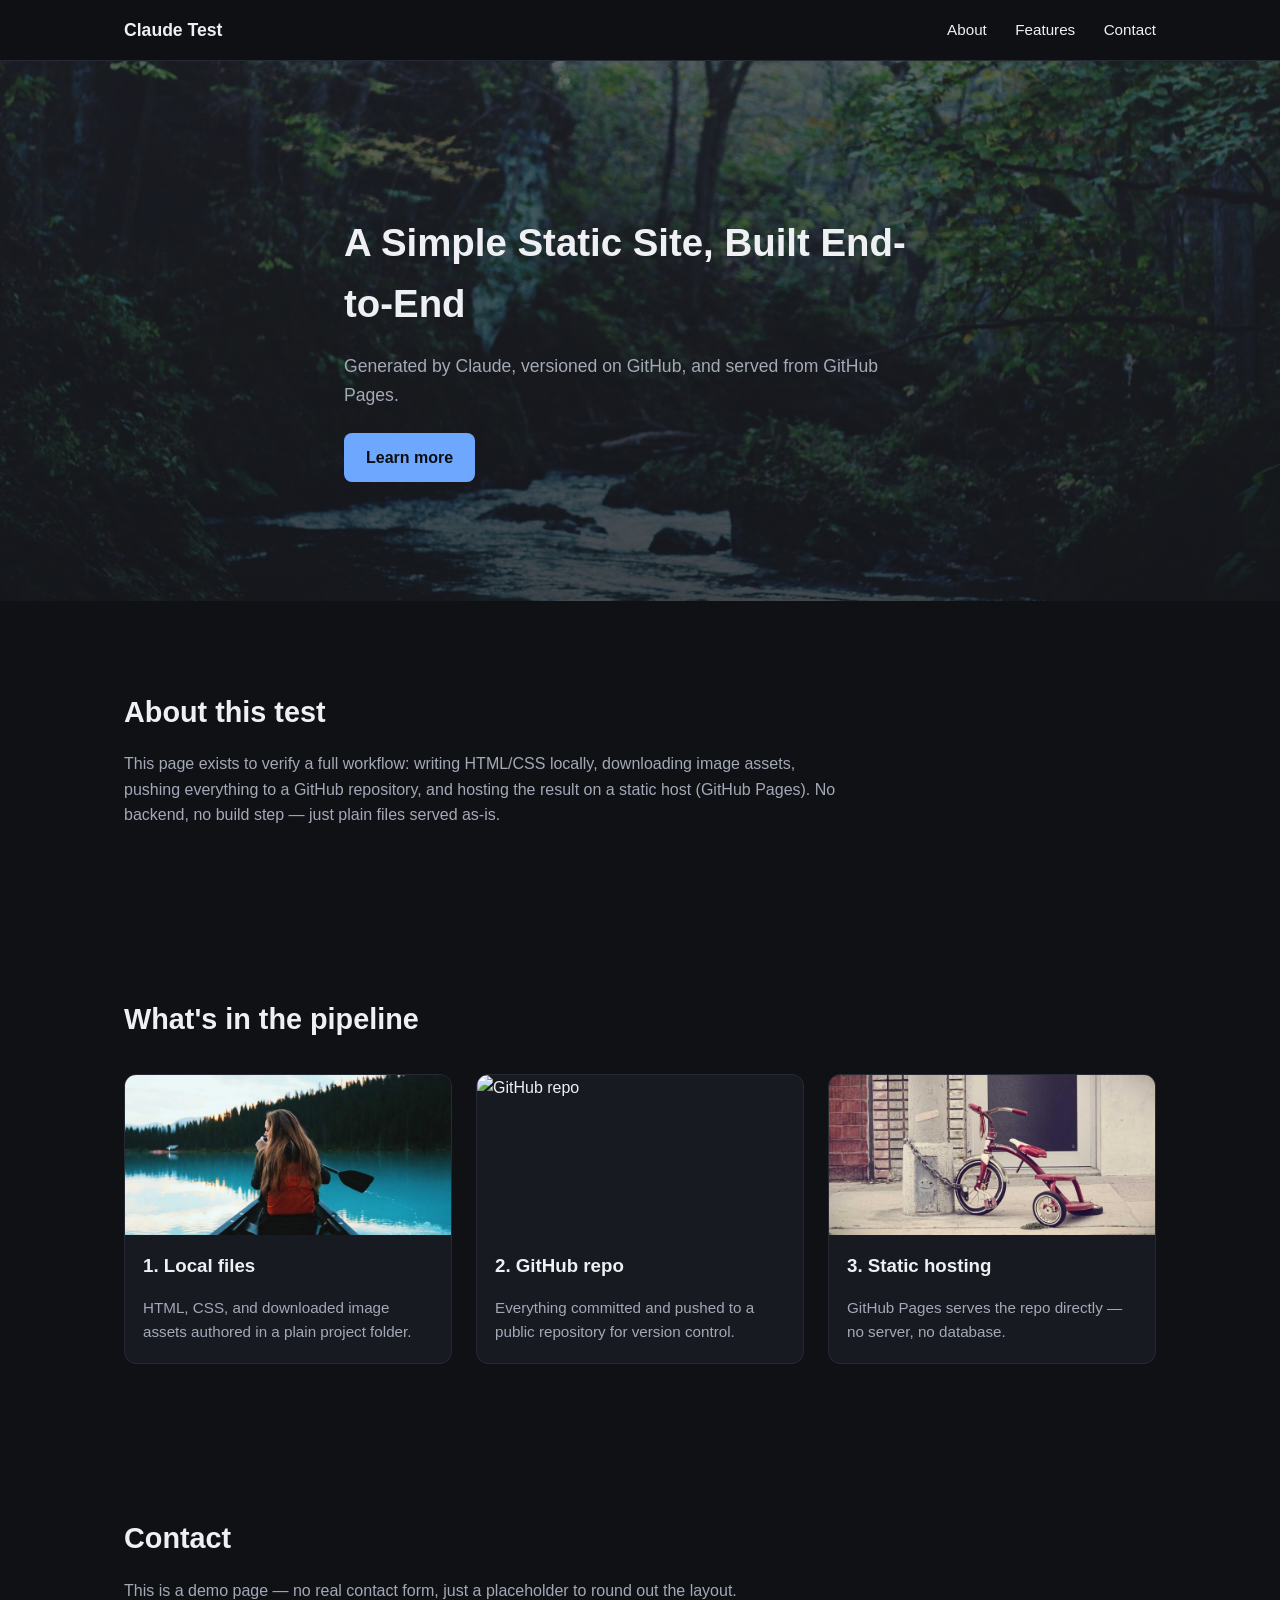
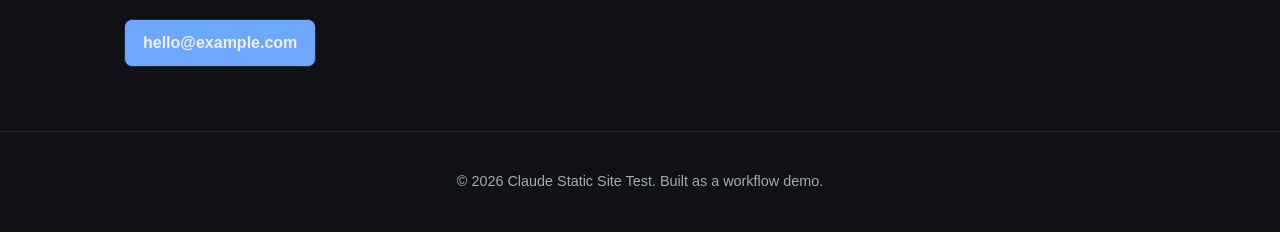
==== index.html @ 036eddc3 "Initial demo static site with placeholder assets" ====
<!DOCTYPE html>
<html lang="en">
<head>
  <meta charset="UTF-8">
  <meta name="viewport" content="width=device-width, initial-scale=1.0">
  <title>Claude Static Site Test</title>
  <link rel="stylesheet" href="styles.css">
</head>
<body>

  <header class="site-header">
    <div class="container header-inner">
      <span class="logo">Claude&nbsp;Test</span>
      <nav>
        <a href="#about">About</a>
        <a href="#features">Features</a>
        <a href="#contact">Contact</a>
      </nav>
    </div>
  </header>

  <section class="hero" style="background-image: linear-gradient(rgba(15,17,21,0.55), rgba(15,17,21,0.75)), url('assets/hero.jpg');">
    <div class="container hero-content">
      <h1>A Simple Static Site, Built End-to-End</h1>
      <p>Generated by Claude, versioned on GitHub, and served from GitHub Pages.</p>
      <a class="btn" href="#about">Learn more</a>
    </div>
  </section>

  <main>
    <section id="about" class="container section">
      <h2>About this test</h2>
      <p>
        This page exists to verify a full workflow: writing HTML/CSS locally,
        downloading image assets, pushing everything to a GitHub repository,
        and hosting the result on a static host (GitHub Pages). No backend,
        no build step &mdash; just plain files served as-is.
      </p>
    </section>

    <section id="features" class="container section">
      <h2>What's in the pipeline</h2>
      <div class="cards">
        <article class="card">
          <img src="assets/feature1.jpg" alt="Local files">
          <h3>1. Local files</h3>
          <p>HTML, CSS, and downloaded image assets authored in a plain project folder.</p>
        </article>
        <article class="card">
          <img src="assets/feature2.jpg" alt="GitHub repo">
          <h3>2. GitHub repo</h3>
          <p>Everything committed and pushed to a public repository for version control.</p>
        </article>
        <article class="card">
          <img src="assets/feature3.jpg" alt="Static hosting">
          <h3>3. Static hosting</h3>
          <p>GitHub Pages serves the repo directly &mdash; no server, no database.</p>
        </article>
      </div>
    </section>

    <section id="contact" class="container section">
      <h2>Contact</h2>
      <p>This is a demo page &mdash; no real contact form, just a placeholder to round out the layout.</p>
      <a class="btn btn-outline" href="mailto:hello@example.com">hello@example.com</a>
    </section>
  </main>

  <footer class="site-footer">
    <div class="container">
      <p>&copy; 2026 Claude Static Site Test. Built as a workflow demo.</p>
    </div>
  </footer>

</body>
</html>
---- styles.css ----
:root {
  --bg: #0f1115;
  --surface: #171a21;
  --text: #eef0f3;
  --muted: #a3a9b7;
  --accent: #6ea8fe;
  --accent-dark: #3f7de0;
  --border: #262a34;
  --max-width: 1080px;
}

* {
  box-sizing: border-box;
}

body {
  margin: 0;
  font-family: -apple-system, BlinkMacSystemFont, "Segoe UI", Roboto, Helvetica, Arial, sans-serif;
  background: var(--bg);
  color: var(--text);
  line-height: 1.6;
}

.container {
  max-width: var(--max-width);
  margin: 0 auto;
  padding: 0 24px;
}

a {
  color: var(--accent);
}

/* Header */
.site-header {
  position: sticky;
  top: 0;
  background: rgba(15, 17, 21, 0.85);
  backdrop-filter: blur(8px);
  border-bottom: 1px solid var(--border);
  z-index: 10;
}

.header-inner {
  display: flex;
  align-items: center;
  justify-content: space-between;
  padding-top: 16px;
  padding-bottom: 16px;
}

.logo {
  font-weight: 700;
  font-size: 1.1rem;
}

.site-header nav a {
  margin-left: 24px;
  text-decoration: none;
  color: var(--text);
  font-size: 0.95rem;
}

.site-header nav a:hover {
  color: var(--accent);
}

/* Hero */
.hero {
  background-size: cover;
  background-position: center;
  min-height: 60vh;
  display: flex;
  align-items: center;
}

.hero-content {
  max-width: 640px;
}

.hero h1 {
  font-size: 2.4rem;
  margin-bottom: 12px;
}

.hero p {
  color: var(--muted);
  font-size: 1.1rem;
  margin-bottom: 24px;
}

.btn {
  display: inline-block;
  background: var(--accent);
  color: #0b0d11;
  font-weight: 600;
  padding: 12px 22px;
  border-radius: 8px;
  text-decoration: none;
}

.btn:hover {
  background: var(--accent-dark);
  color: #fff;
}

.btn-outline {
  display: inline-block;
  border: 1px solid var(--border);
  padding: 10px 18px;
  border-radius: 8px;
  text-decoration: none;
  color: var(--text);
}

.btn-outline:hover {
  border-color: var(--accent);
  color: var(--accent);
}

/* Sections */
.section {
  padding: 64px 24px;
}

.section h2 {
  font-size: 1.8rem;
  margin-bottom: 16px;
}

.section p {
  color: var(--muted);
  max-width: 720px;
}

/* Cards */
.cards {
  display: grid;
  grid-template-columns: repeat(auto-fit, minmax(240px, 1fr));
  gap: 24px;
  margin-top: 32px;
}

.card {
  background: var(--surface);
  border: 1px solid var(--border);
  border-radius: 12px;
  overflow: hidden;
}

.card img {
  width: 100%;
  height: 160px;
  object-fit: cover;
  display: block;
}

.card h3,
.card p {
  padding: 0 18px;
}

.card h3 {
  margin-top: 16px;
  margin-bottom: 8px;
}

.card p {
  color: var(--muted);
  margin-bottom: 18px;
  font-size: 0.95rem;
}

/* Footer */
.site-footer {
  border-top: 1px solid var(--border);
  padding: 24px 0;
  color: var(--muted);
  font-size: 0.9rem;
  text-align: center;
}
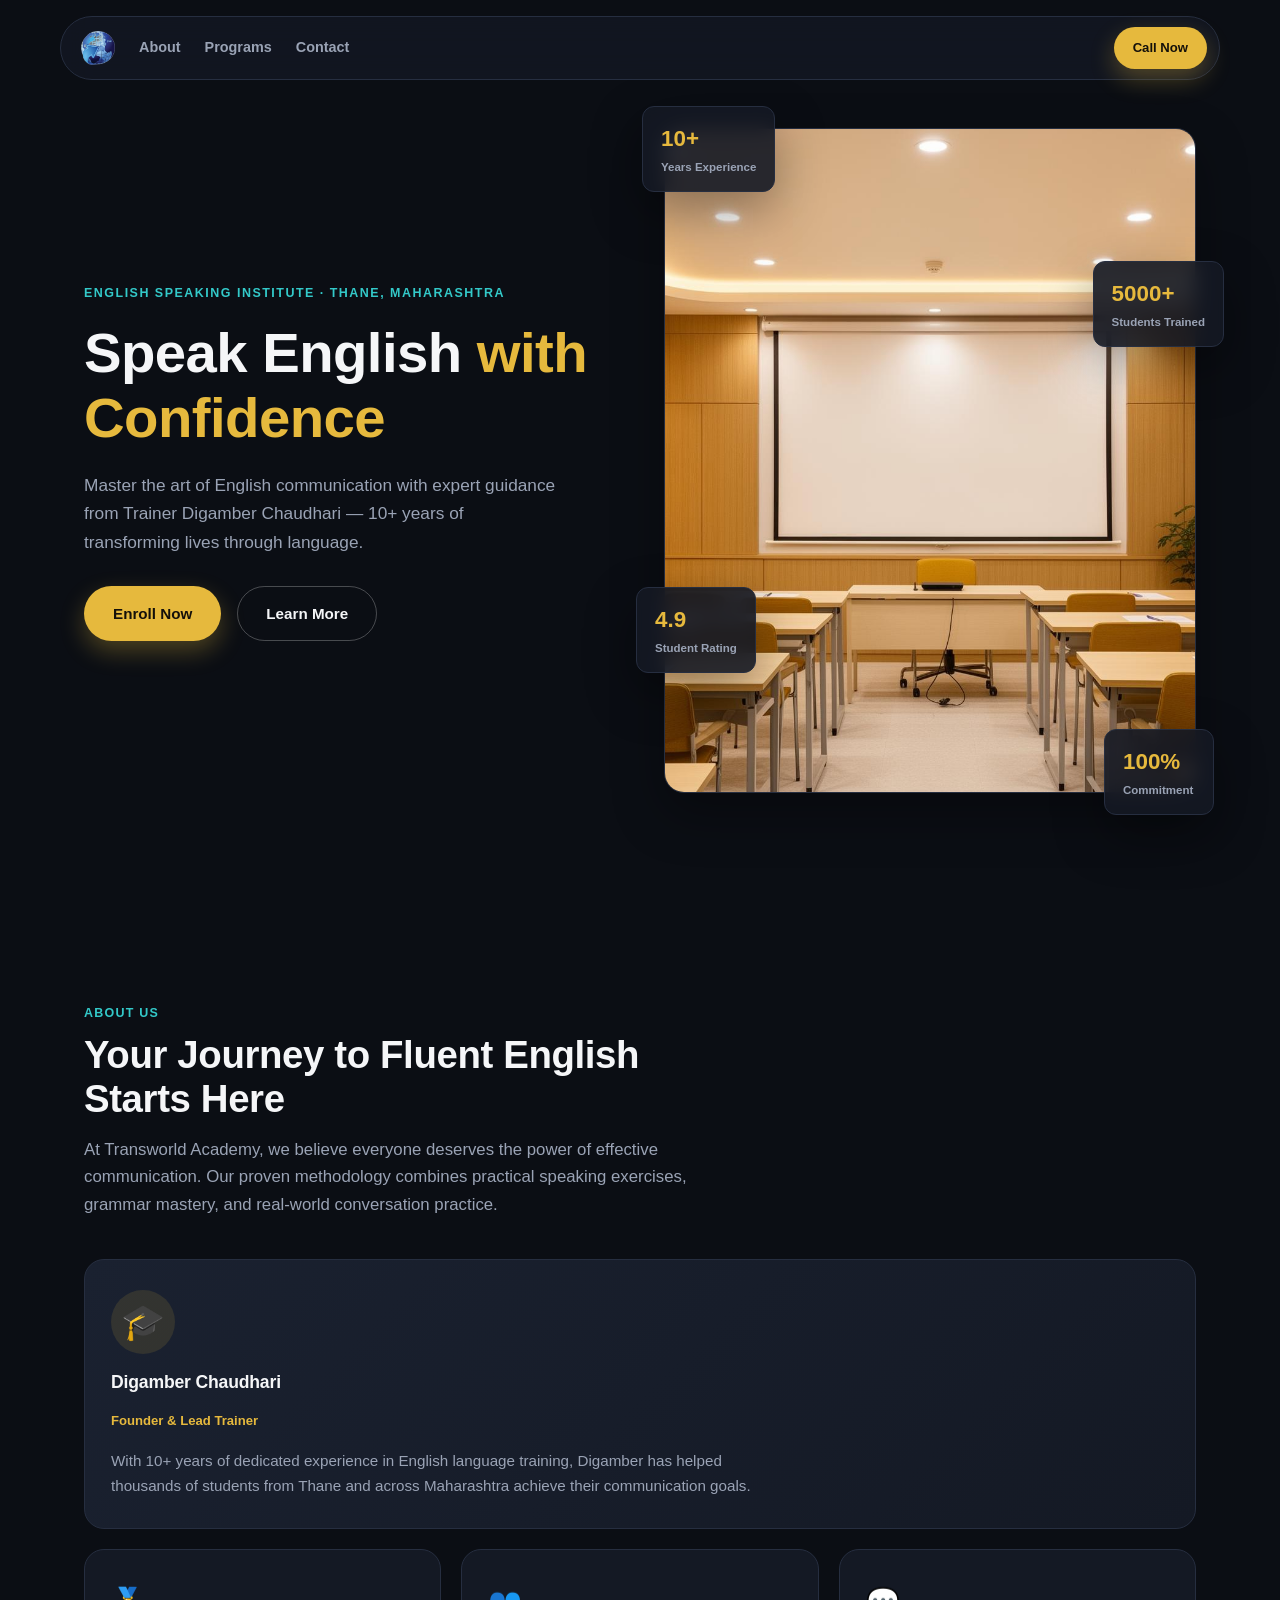
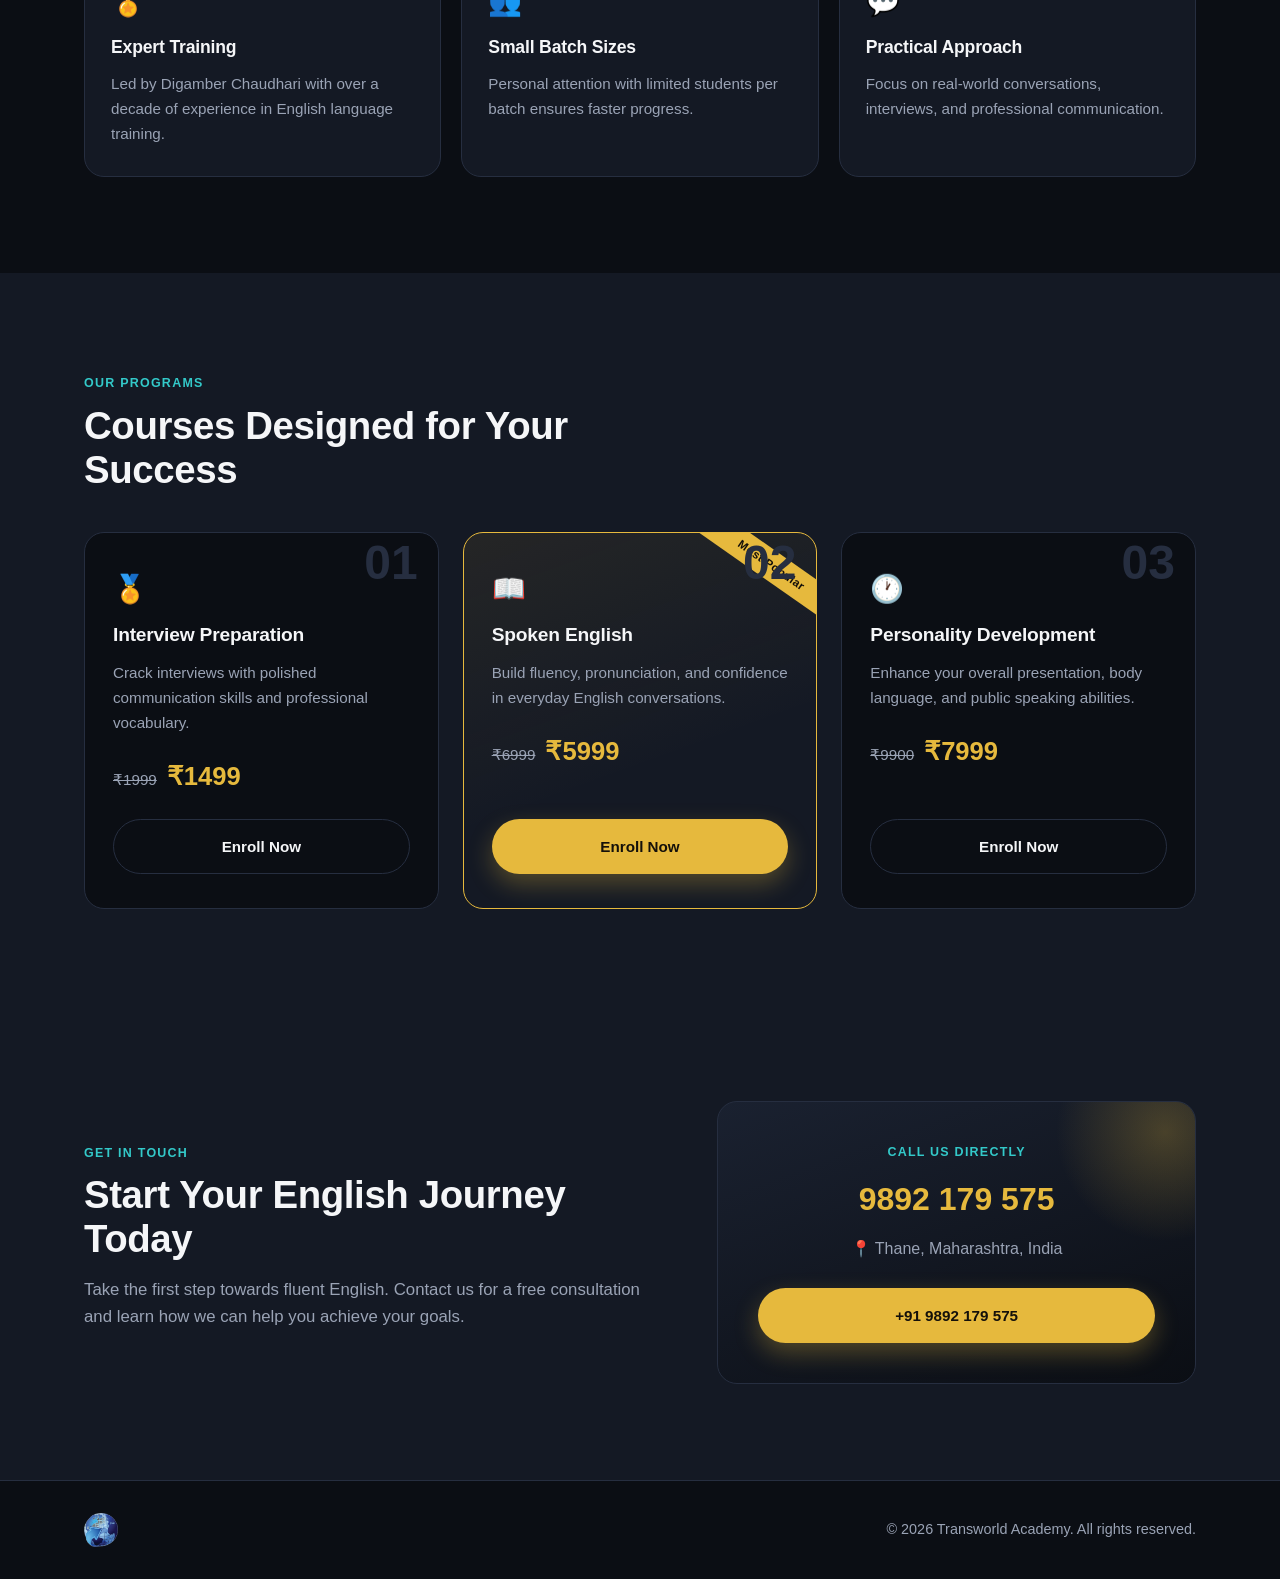
==== commit 4f213bf0: "Replace demo content with Transworld Academy site" ====
--- a/index.html
+++ b/index.html
@@ -1,76 +1,181 @@
 <!DOCTYPE html>
 <html lang="en">
 <head>
-  <meta charset="UTF-8">
-  <meta name="viewport" content="width=device-width, initial-scale=1.0">
-  <title>Claude Static Site Test</title>
-  <link rel="stylesheet" href="styles.css">
+<meta charset="UTF-8">
+<meta name="viewport" content="width=device-width, initial-scale=1.0">
+<title>Transworld Academy — Speak English with Confidence</title>
+<meta name="description" content="Transworld Academy in Thane, Maharashtra — English speaking, interview preparation, and personality development training with Digamber Chaudhari, 10+ years experience.">
+<link rel="icon" href="assets/logo.png">
+<link rel="stylesheet" href="styles.css">
 </head>
 <body>
 
-  <header class="site-header">
-    <div class="container header-inner">
-      <span class="logo">Claude&nbsp;Test</span>
-      <nav>
-        <a href="#about">About</a>
-        <a href="#features">Features</a>
-        <a href="#contact">Contact</a>
-      </nav>
+<header class="site-header" id="top">
+  <div class="nav-pill">
+    <a class="brand" href="#top">
+      <img src="assets/logo.png" alt="Transworld Academy logo">
+    </a>
+    <nav class="main-nav">
+      <a href="#about">About</a>
+      <a href="#programs">Programs</a>
+      <a href="#contact">Contact</a>
+    </nav>
+    <a class="btn btn-primary btn-small" href="tel:+919892179575">Call Now</a>
+    <button class="nav-toggle" id="navToggle" aria-label="Toggle menu" aria-expanded="false">
+      <span></span><span></span><span></span>
+    </button>
+  </div>
+</header>
+
+<section class="hero">
+  <div class="container hero-grid">
+    <div class="hero-copy">
+      <span class="eyebrow">English Speaking Institute · Thane, Maharashtra</span>
+      <h1>Speak English <span class="accent-text">with Confidence</span></h1>
+      <p class="hero-lead">
+        Master the art of English communication with expert guidance from
+        Trainer Digamber Chaudhari — 10+ years of transforming lives through language.
+      </p>
+      <div class="hero-actions">
+        <a class="btn btn-primary" href="tel:+919892179575">Enroll Now</a>
+        <a class="btn btn-outline-light" href="#about">Learn More</a>
+      </div>
     </div>
-  </header>
 
-  <section class="hero" style="background-image: linear-gradient(rgba(15,17,21,0.55), rgba(15,17,21,0.75)), url('assets/hero.jpg');">
-    <div class="container hero-content">
-      <h1>A Simple Static Site, Built End-to-End</h1>
-      <p>Generated by Claude, versioned on GitHub, and served from GitHub Pages.</p>
-      <a class="btn" href="#about">Learn more</a>
+    <div class="hero-visual">
+      <div class="hero-frame">
+        <img src="assets/hero-classroom.jpg" alt="Students in a Transworld Academy classroom">
+      </div>
+      <div class="float-card float-card-1">
+        <span class="float-num">10+</span>
+        <span class="float-label">Years Experience</span>
+      </div>
+      <div class="float-card float-card-2">
+        <span class="float-num">5000+</span>
+        <span class="float-label">Students Trained</span>
+      </div>
+      <div class="float-card float-card-3">
+        <span class="float-num">4.9</span>
+        <span class="float-label">Student Rating</span>
+      </div>
+      <div class="float-card float-card-4">
+        <span class="float-num">100%</span>
+        <span class="float-label">Commitment</span>
+      </div>
+    </div>
+  </div>
+</section>
+
+<main>
+  <section id="about" class="section">
+    <div class="container">
+      <span class="section-tag">About Us</span>
+      <h2>Your Journey to Fluent English Starts Here</h2>
+      <p class="section-lead">
+        At Transworld Academy, we believe everyone deserves the power of effective
+        communication. Our proven methodology combines practical speaking exercises,
+        grammar mastery, and real-world conversation practice.
+      </p>
+
+      <div class="bento">
+        <article class="bento-cell founder-cell">
+          <span class="founder-avatar">🎓</span>
+          <h3>Digamber Chaudhari</h3>
+          <span class="founder-role">Founder &amp; Lead Trainer</span>
+          <p>
+            With 10+ years of dedicated experience in English language training,
+            Digamber has helped thousands of students from Thane and across
+            Maharashtra achieve their communication goals.
+          </p>
+        </article>
+
+        <article class="bento-cell">
+          <span class="card-icon">🏅</span>
+          <h3>Expert Training</h3>
+          <p>Led by Digamber Chaudhari with over a decade of experience in English language training.</p>
+        </article>
+
+        <article class="bento-cell">
+          <span class="card-icon">👥</span>
+          <h3>Small Batch Sizes</h3>
+          <p>Personal attention with limited students per batch ensures faster progress.</p>
+        </article>
+
+        <article class="bento-cell">
+          <span class="card-icon">💬</span>
+          <h3>Practical Approach</h3>
+          <p>Focus on real-world conversations, interviews, and professional communication.</p>
+        </article>
+      </div>
     </div>
   </section>
 
-  <main>
-    <section id="about" class="container section">
-      <h2>About this test</h2>
-      <p>
-        This page exists to verify a full workflow: writing HTML/CSS locally,
-        downloading image assets, pushing everything to a GitHub repository,
-        and hosting the result on a static host (GitHub Pages). No backend,
-        no build step &mdash; just plain files served as-is.
-      </p>
-    </section>
+  <section id="programs" class="section section-alt">
+    <div class="container">
+      <span class="section-tag">Our Programs</span>
+      <h2>Courses Designed for Your Success</h2>
 
-    <section id="features" class="container section">
-      <h2>What's in the pipeline</h2>
-      <div class="cards">
-        <article class="card">
-          <img src="assets/feature1.jpg" alt="Local files">
-          <h3>1. Local files</h3>
-          <p>HTML, CSS, and downloaded image assets authored in a plain project folder.</p>
+      <div class="cards three-up">
+        <article class="program-card">
+          <span class="program-index">01</span>
+          <span class="card-icon">🏅</span>
+          <h3>Interview Preparation</h3>
+          <p>Crack interviews with polished communication skills and professional vocabulary.</p>
+          <div class="price"><span class="price-old">₹1999</span><span class="price-new">₹1499</span></div>
+          <a class="btn btn-outline" href="tel:+919892179575">Enroll Now</a>
         </article>
-        <article class="card">
-          <img src="assets/feature2.jpg" alt="GitHub repo">
-          <h3>2. GitHub repo</h3>
-          <p>Everything committed and pushed to a public repository for version control.</p>
+
+        <article class="program-card featured">
+          <span class="popular-ribbon">Most Popular</span>
+          <span class="program-index">02</span>
+          <span class="card-icon">📖</span>
+          <h3>Spoken English</h3>
+          <p>Build fluency, pronunciation, and confidence in everyday English conversations.</p>
+          <div class="price"><span class="price-old">₹6999</span><span class="price-new">₹5999</span></div>
+          <a class="btn btn-primary" href="tel:+919892179575">Enroll Now</a>
         </article>
-        <article class="card">
-          <img src="assets/feature3.jpg" alt="Static hosting">
-          <h3>3. Static hosting</h3>
-          <p>GitHub Pages serves the repo directly &mdash; no server, no database.</p>
+
+        <article class="program-card">
+          <span class="program-index">03</span>
+          <span class="card-icon">🕐</span>
+          <h3>Personality Development</h3>
+          <p>Enhance your overall presentation, body language, and public speaking abilities.</p>
+          <div class="price"><span class="price-old">₹9900</span><span class="price-new">₹7999</span></div>
+          <a class="btn btn-outline" href="tel:+919892179575">Enroll Now</a>
         </article>
       </div>
-    </section>
+    </div>
+  </section>
 
-    <section id="contact" class="container section">
-      <h2>Contact</h2>
-      <p>This is a demo page &mdash; no real contact form, just a placeholder to round out the layout.</p>
-      <a class="btn btn-outline" href="mailto:hello@example.com">hello@example.com</a>
-    </section>
-  </main>
+  <section id="contact" class="section contact-section">
+    <div class="container contact-inner">
+      <div class="contact-copy">
+        <span class="section-tag">Get In Touch</span>
+        <h2>Start Your English Journey Today</h2>
+        <p class="section-lead">
+          Take the first step towards fluent English. Contact us for a free
+          consultation and learn how we can help you achieve your goals.
+        </p>
+      </div>
+      <div class="contact-cta">
+        <span class="contact-cta-label">Call us directly</span>
+        <a class="contact-phone" href="tel:+919892179575">9892 179 575</a>
+        <p class="contact-location">📍 Thane, Maharashtra, India</p>
+        <a class="btn btn-primary btn-wide" href="tel:+919892179575">+91 9892 179 575</a>
+      </div>
+    </div>
+  </section>
+</main>
 
-  <footer class="site-footer">
-    <div class="container">
-      <p>&copy; 2026 Claude Static Site Test. Built as a workflow demo.</p>
-    </div>
-  </footer>
+<footer class="site-footer">
+  <div class="container footer-inner">
+    <a class="brand" href="#top">
+      <img src="assets/logo.png" alt="Transworld Academy logo">
+    </a>
+    <p>&copy; 2026 Transworld Academy. All rights reserved.</p>
+  </div>
+</footer>
 
+<script src="script.js"></script>
 </body>
 </html>
--- a/styles.css
+++ b/styles.css
@@ -1,16 +1,25 @@
 :root {
-  --bg: #0f1115;
-  --surface: #171a21;
-  --text: #eef0f3;
-  --muted: #a3a9b7;
-  --accent: #6ea8fe;
-  --accent-dark: #3f7de0;
-  --border: #262a34;
-  --max-width: 1080px;
+  --bg: #0b0e14;
+  --surface: #141924;
+  --surface-2: #1a2130;
+  --border: #262e40;
+  --text: #f5f6f8;
+  --muted: #9aa3b5;
+  --gold: #e6b93d;
+  --gold-dark: #c99a22;
+  --teal: #33c9c9;
+  --max-width: 1160px;
+  --radius: 20px;
+  --radius-sm: 12px;
+  --shadow: 0 20px 50px rgba(0, 0, 0, 0.35);
 }
 
 * {
   box-sizing: border-box;
+}
+
+html {
+  scroll-behavior: smooth;
 }
 
 body {
@@ -18,7 +27,7 @@
   font-family: -apple-system, BlinkMacSystemFont, "Segoe UI", Roboto, Helvetica, Arial, sans-serif;
   background: var(--bg);
   color: var(--text);
-  line-height: 1.6;
+  line-height: 1.65;
 }
 
 .container {
@@ -27,155 +36,579 @@
   padding: 0 24px;
 }
 
+h1, h2, h3 {
+  line-height: 1.15;
+  margin: 0 0 14px;
+  letter-spacing: -0.01em;
+}
+
+p {
+  margin: 0 0 16px;
+}
+
 a {
-  color: var(--accent);
+  color: inherit;
+}
+
+img {
+  max-width: 100%;
+  display: block;
+}
+
+.accent-text {
+  color: var(--gold);
+}
+
+/* Buttons */
+.btn {
+  display: inline-flex;
+  align-items: center;
+  justify-content: center;
+  padding: 14px 28px;
+  border-radius: 999px;
+  font-weight: 700;
+  font-size: 0.95rem;
+  text-decoration: none;
+  transition: transform 0.15s ease, box-shadow 0.15s ease, background 0.15s ease, border-color 0.15s ease;
+  border: 1px solid transparent;
+  white-space: nowrap;
+}
+
+.btn-primary {
+  background: var(--gold);
+  color: #14100a;
+  box-shadow: 0 10px 24px rgba(230, 185, 61, 0.3);
+}
+
+.btn-primary:hover {
+  background: var(--gold-dark);
+  transform: translateY(-2px);
+}
+
+.btn-outline-light {
+  background: transparent;
+  color: var(--text);
+  border-color: rgba(255, 255, 255, 0.25);
+}
+
+.btn-outline-light:hover {
+  border-color: var(--gold);
+  color: var(--gold);
+  transform: translateY(-2px);
+}
+
+.btn-outline {
+  background: transparent;
+  color: var(--text);
+  border-color: var(--border);
+}
+
+.btn-outline:hover {
+  border-color: var(--gold);
+  color: var(--gold);
+  transform: translateY(-2px);
+}
+
+.btn-small {
+  padding: 9px 18px;
+  font-size: 0.82rem;
+}
+
+.btn-wide {
+  width: 100%;
 }
 
 /* Header */
 .site-header {
   position: sticky;
-  top: 0;
-  background: rgba(15, 17, 21, 0.85);
-  backdrop-filter: blur(8px);
-  border-bottom: 1px solid var(--border);
-  z-index: 10;
-}
-
-.header-inner {
+  top: 16px;
+  z-index: 30;
+  padding: 0 16px;
+}
+
+.nav-pill {
+  max-width: var(--max-width);
+  margin: 0 auto;
   display: flex;
   align-items: center;
-  justify-content: space-between;
-  padding-top: 16px;
-  padding-bottom: 16px;
-}
-
-.logo {
-  font-weight: 700;
-  font-size: 1.1rem;
-}
-
-.site-header nav a {
-  margin-left: 24px;
+  gap: 24px;
+  background: rgba(20, 25, 36, 0.75);
+  backdrop-filter: blur(14px);
+  border: 1px solid var(--border);
+  border-radius: 999px;
+  padding: 10px 12px 10px 20px;
+}
+
+.brand img {
+  width: 34px;
+  height: 34px;
+  object-fit: contain;
+  border-radius: 8px;
+}
+
+.main-nav {
+  display: flex;
+  align-items: center;
+  gap: 24px;
+  margin-right: auto;
+}
+
+.main-nav a {
   text-decoration: none;
+  color: var(--muted);
+  font-weight: 600;
+  font-size: 0.9rem;
+}
+
+.main-nav a:hover {
   color: var(--text);
-  font-size: 0.95rem;
-}
-
-.site-header nav a:hover {
-  color: var(--accent);
+}
+
+.nav-toggle {
+  display: none;
+  flex-direction: column;
+  justify-content: center;
+  gap: 5px;
+  width: 36px;
+  height: 36px;
+  background: none;
+  border: none;
+  cursor: pointer;
+}
+
+.nav-toggle span {
+  display: block;
+  height: 2px;
+  background: var(--text);
+  border-radius: 2px;
 }
 
 /* Hero */
 .hero {
-  background-size: cover;
-  background-position: center;
-  min-height: 60vh;
-  display: flex;
+  padding: 64px 0 110px;
+}
+
+.hero-grid {
+  display: grid;
+  grid-template-columns: 1fr 1fr;
+  gap: 48px;
   align-items: center;
 }
 
-.hero-content {
-  max-width: 640px;
+.eyebrow {
+  display: inline-block;
+  font-size: 0.78rem;
+  font-weight: 700;
+  letter-spacing: 0.12em;
+  text-transform: uppercase;
+  color: var(--teal);
+  margin-bottom: 18px;
 }
 
 .hero h1 {
-  font-size: 2.4rem;
-  margin-bottom: 12px;
-}
-
-.hero p {
-  color: var(--muted);
-  font-size: 1.1rem;
-  margin-bottom: 24px;
-}
-
-.btn {
-  display: inline-block;
-  background: var(--accent);
-  color: #0b0d11;
+  font-size: clamp(2.4rem, 4.4vw, 3.6rem);
+  margin-bottom: 20px;
+}
+
+.hero-lead {
+  font-size: 1.08rem;
+  color: var(--muted);
+  max-width: 480px;
+  margin-bottom: 30px;
+}
+
+.hero-actions {
+  display: flex;
+  gap: 16px;
+  flex-wrap: wrap;
+}
+
+.hero-visual {
+  position: relative;
+}
+
+.hero-frame {
+  border-radius: var(--radius);
+  overflow: hidden;
+  border: 1px solid var(--border);
+  box-shadow: var(--shadow);
+  aspect-ratio: 4 / 5;
+}
+
+.hero-frame img {
+  width: 100%;
+  height: 100%;
+  object-fit: cover;
+}
+
+.float-card {
+  position: absolute;
+  background: rgba(20, 25, 36, 0.9);
+  backdrop-filter: blur(10px);
+  border: 1px solid var(--border);
+  border-radius: var(--radius-sm);
+  padding: 14px 18px;
+  box-shadow: var(--shadow);
+  display: flex;
+  flex-direction: column;
+  min-width: 110px;
+}
+
+.float-num {
+  font-size: 1.4rem;
+  font-weight: 800;
+  color: var(--gold);
+}
+
+.float-label {
+  font-size: 0.72rem;
+  color: var(--muted);
   font-weight: 600;
-  padding: 12px 22px;
-  border-radius: 8px;
-  text-decoration: none;
-}
-
-.btn:hover {
-  background: var(--accent-dark);
-  color: #fff;
-}
-
-.btn-outline {
-  display: inline-block;
-  border: 1px solid var(--border);
-  padding: 10px 18px;
-  border-radius: 8px;
-  text-decoration: none;
-  color: var(--text);
-}
-
-.btn-outline:hover {
-  border-color: var(--accent);
-  color: var(--accent);
-}
+}
+
+.float-card-1 { top: -22px; left: -22px; }
+.float-card-2 { top: 20%; right: -28px; }
+.float-card-3 { bottom: 18%; left: -28px; }
+.float-card-4 { bottom: -22px; right: -18px; }
 
 /* Sections */
 .section {
-  padding: 64px 24px;
+  padding: 96px 0;
+}
+
+.section-alt {
+  background: var(--surface);
+}
+
+.section-tag {
+  display: inline-block;
+  font-size: 0.78rem;
+  font-weight: 700;
+  letter-spacing: 0.1em;
+  text-transform: uppercase;
+  color: var(--teal);
+  margin-bottom: 10px;
 }
 
 .section h2 {
-  font-size: 1.8rem;
-  margin-bottom: 16px;
-}
-
-.section p {
-  color: var(--muted);
-  max-width: 720px;
-}
-
-/* Cards */
-.cards {
+  font-size: clamp(1.8rem, 3vw, 2.4rem);
+  max-width: 640px;
+}
+
+.section-lead {
+  color: var(--muted);
+  max-width: 620px;
+  font-size: 1.05rem;
+}
+
+/* Bento (About) */
+.bento {
   display: grid;
-  grid-template-columns: repeat(auto-fit, minmax(240px, 1fr));
-  gap: 24px;
-  margin-top: 32px;
-}
-
-.card {
+  grid-template-columns: repeat(3, 1fr);
+  grid-auto-rows: min-content;
+  gap: 20px;
+  margin-top: 40px;
+}
+
+.bento-cell {
   background: var(--surface);
   border: 1px solid var(--border);
-  border-radius: 12px;
+  border-radius: var(--radius);
+  padding: 30px 26px;
+  transition: transform 0.2s ease, border-color 0.2s ease;
+}
+
+.bento-cell:hover {
+  transform: translateY(-4px);
+  border-color: var(--gold);
+}
+
+.founder-cell {
+  grid-column: span 3;
+  background: linear-gradient(135deg, var(--surface-2), var(--surface));
+  display: flex;
+  flex-direction: column;
+  align-items: flex-start;
+  gap: 4px;
+}
+
+.founder-avatar {
+  font-size: 2.2rem;
+  background: rgba(230, 185, 61, 0.12);
+  border-radius: 50%;
+  width: 64px;
+  height: 64px;
+  display: flex;
+  align-items: center;
+  justify-content: center;
+  margin-bottom: 14px;
+}
+
+.founder-role {
+  display: block;
+  color: var(--gold);
+  font-size: 0.82rem;
+  font-weight: 700;
+  margin-bottom: 12px;
+}
+
+.founder-cell p {
+  color: var(--muted);
+  max-width: 640px;
+  margin-bottom: 0;
+}
+
+.card-icon {
+  font-size: 1.7rem;
+  display: inline-block;
+  margin-bottom: 12px;
+}
+
+.bento-cell h3 {
+  font-size: 1.1rem;
+}
+
+.bento-cell p {
+  color: var(--muted);
+  font-size: 0.95rem;
+  margin-bottom: 0;
+}
+
+/* Programs */
+.cards.three-up {
+  display: grid;
+  grid-template-columns: repeat(auto-fit, minmax(260px, 1fr));
+  gap: 24px;
+  margin-top: 40px;
+}
+
+.program-card {
+  position: relative;
+  background: var(--bg);
+  border: 1px solid var(--border);
+  border-radius: var(--radius);
+  padding: 34px 28px;
+  display: flex;
+  flex-direction: column;
   overflow: hidden;
-}
-
-.card img {
-  width: 100%;
-  height: 160px;
-  object-fit: cover;
+  transition: transform 0.2s ease, border-color 0.2s ease;
+}
+
+.program-card:hover {
+  transform: translateY(-6px);
+  border-color: var(--gold);
+}
+
+.program-card.featured {
+  border-color: var(--gold);
+  background: linear-gradient(160deg, rgba(230, 185, 61, 0.08), transparent 60%);
+}
+
+.popular-ribbon {
+  position: absolute;
+  top: 18px;
+  right: -34px;
+  transform: rotate(35deg);
+  background: var(--gold);
+  color: #14100a;
+  font-size: 0.72rem;
+  font-weight: 800;
+  padding: 5px 40px;
+  letter-spacing: 0.04em;
+}
+
+.program-index {
+  position: absolute;
+  top: 6px;
+  right: 20px;
+  font-size: 3rem;
+  font-weight: 800;
+  color: var(--border);
+  line-height: 1;
+}
+
+.program-card h3 {
+  font-size: 1.2rem;
+}
+
+.program-card p {
+  color: var(--muted);
+  font-size: 0.95rem;
+}
+
+.price {
+  display: flex;
+  align-items: baseline;
+  gap: 10px;
+  margin: 4px 0 22px;
+}
+
+.price-old {
+  color: var(--muted);
+  text-decoration: line-through;
+  font-size: 0.95rem;
+}
+
+.price-new {
+  font-size: 1.6rem;
+  font-weight: 800;
+  color: var(--gold);
+}
+
+.program-card .btn {
+  margin-top: auto;
+}
+
+/* Contact */
+.contact-section {
+  background: var(--surface);
+}
+
+.contact-inner {
+  display: grid;
+  grid-template-columns: 1.1fr 0.9fr;
+  gap: 48px;
+  align-items: center;
+}
+
+.contact-cta {
+  position: relative;
+  background: linear-gradient(160deg, var(--surface-2), var(--bg));
+  border: 1px solid var(--border);
+  border-radius: var(--radius);
+  padding: 40px;
+  text-align: center;
+  overflow: hidden;
+}
+
+.contact-cta::before {
+  content: "";
+  position: absolute;
+  width: 220px;
+  height: 220px;
+  background: radial-gradient(circle, rgba(230, 185, 61, 0.25), transparent 70%);
+  top: -80px;
+  right: -80px;
+}
+
+.contact-cta-label {
   display: block;
-}
-
-.card h3,
-.card p {
-  padding: 0 18px;
-}
-
-.card h3 {
-  margin-top: 16px;
-  margin-bottom: 8px;
-}
-
-.card p {
-  color: var(--muted);
-  margin-bottom: 18px;
-  font-size: 0.95rem;
+  font-size: 0.78rem;
+  font-weight: 700;
+  letter-spacing: 0.1em;
+  text-transform: uppercase;
+  color: var(--teal);
+  margin-bottom: 10px;
+}
+
+.contact-phone {
+  display: block;
+  font-size: 2rem;
+  font-weight: 800;
+  color: var(--gold);
+  text-decoration: none;
+  margin-bottom: 10px;
+}
+
+.contact-location {
+  color: var(--muted);
+  margin-bottom: 26px;
 }
 
 /* Footer */
 .site-footer {
   border-top: 1px solid var(--border);
-  padding: 24px 0;
+  padding: 32px 0;
+}
+
+.footer-inner {
+  display: flex;
+  align-items: center;
+  justify-content: space-between;
+  flex-wrap: wrap;
+  gap: 12px;
+}
+
+.footer-inner p {
+  margin: 0;
   color: var(--muted);
   font-size: 0.9rem;
-  text-align: center;
-}
+}
+
+/* Responsive */
+@media (max-width: 900px) {
+  .hero-grid {
+    grid-template-columns: 1fr;
+  }
+
+  .hero-visual {
+    order: -1;
+    max-width: 420px;
+    margin: 0 auto;
+  }
+
+  .contact-inner {
+    grid-template-columns: 1fr;
+  }
+
+  .founder-cell {
+    grid-column: span 3;
+  }
+}
+
+@media (max-width: 720px) {
+  .bento {
+    grid-template-columns: 1fr 1fr;
+  }
+
+  .founder-cell {
+    grid-column: span 2;
+  }
+}
+
+@media (max-width: 640px) {
+  .main-nav {
+    position: absolute;
+    top: calc(100% + 12px);
+    left: 16px;
+    right: 16px;
+    background: var(--surface);
+    border: 1px solid var(--border);
+    border-radius: var(--radius-sm);
+    flex-direction: column;
+    align-items: flex-start;
+    gap: 4px;
+    padding: 14px 18px;
+    display: none;
+  }
+
+  .main-nav.open {
+    display: flex;
+  }
+
+  .main-nav a {
+    padding: 8px 0;
+    width: 100%;
+  }
+
+  .nav-toggle {
+    display: flex;
+  }
+
+  .bento {
+    grid-template-columns: 1fr;
+  }
+
+  .founder-cell {
+    grid-column: span 1;
+  }
+
+  .float-card {
+    min-width: 92px;
+    padding: 10px 14px;
+  }
+
+  .float-num {
+    font-size: 1.1rem;
+  }
+}
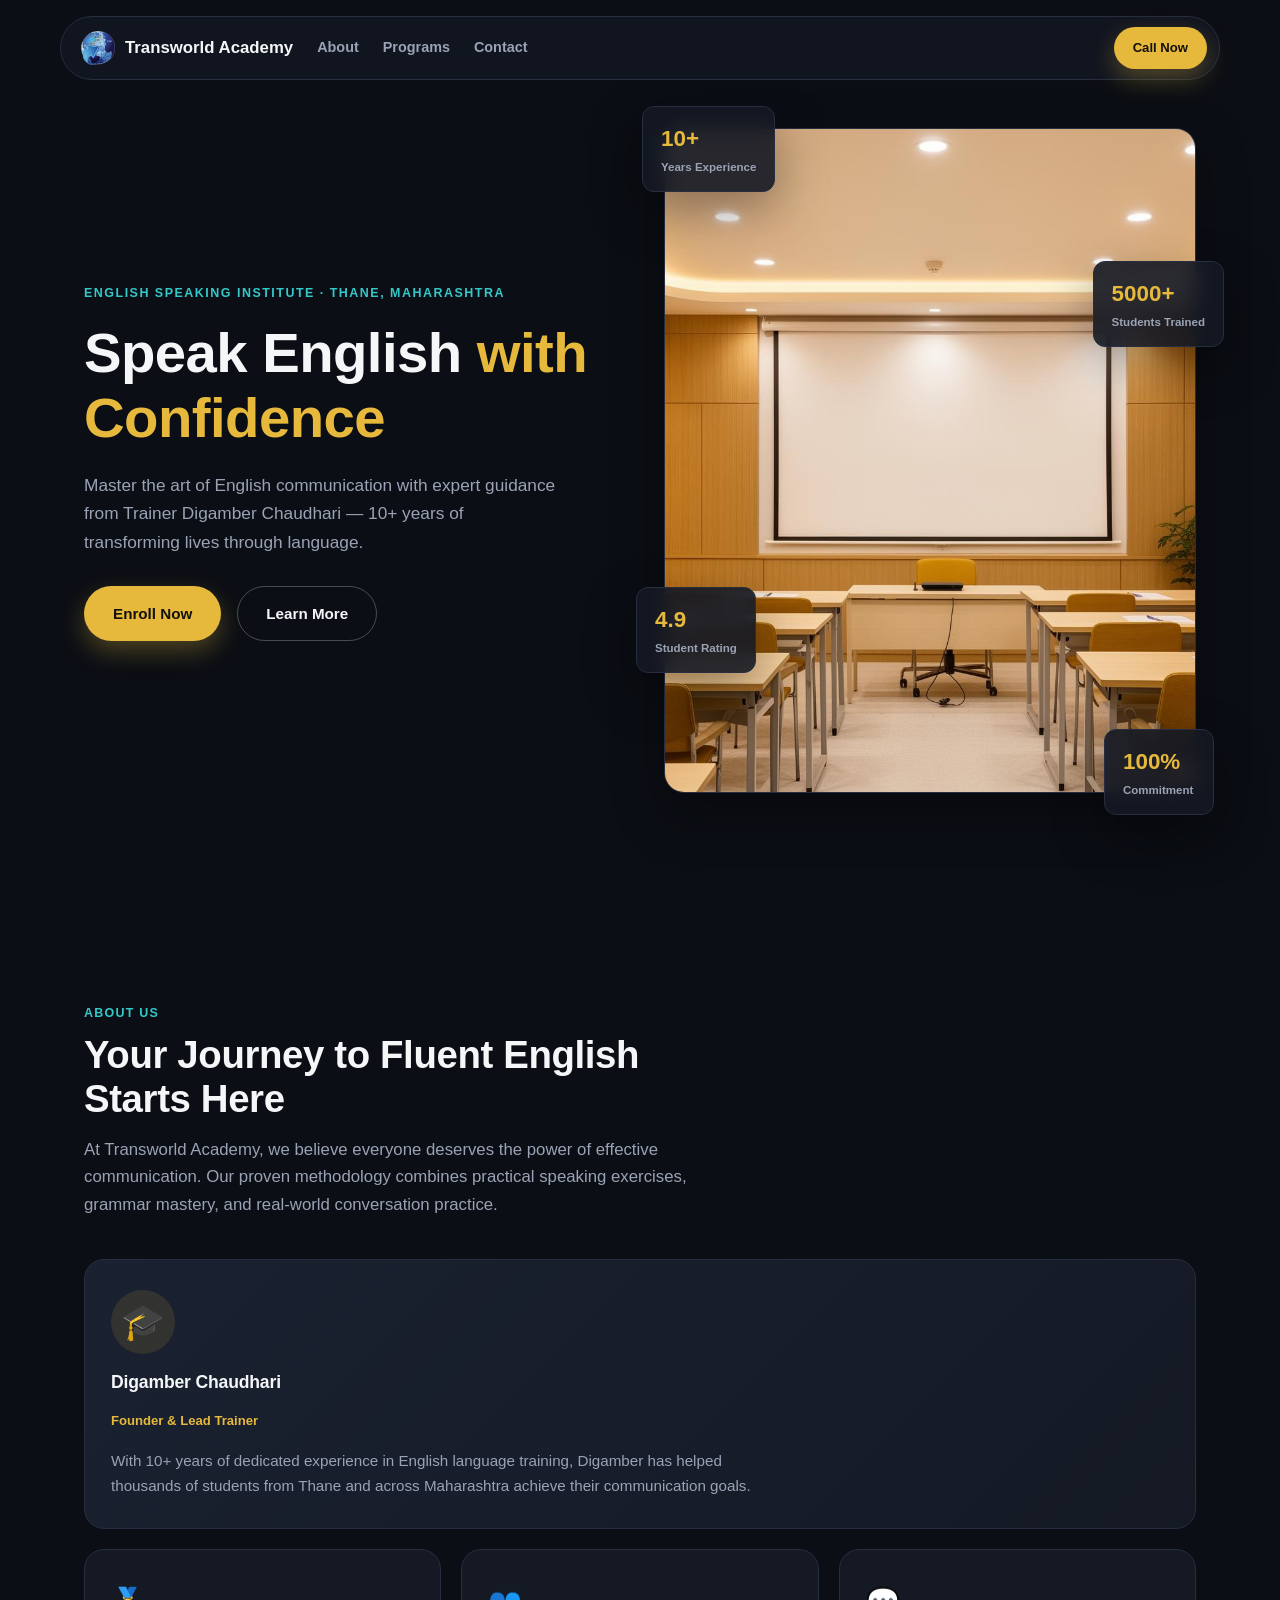
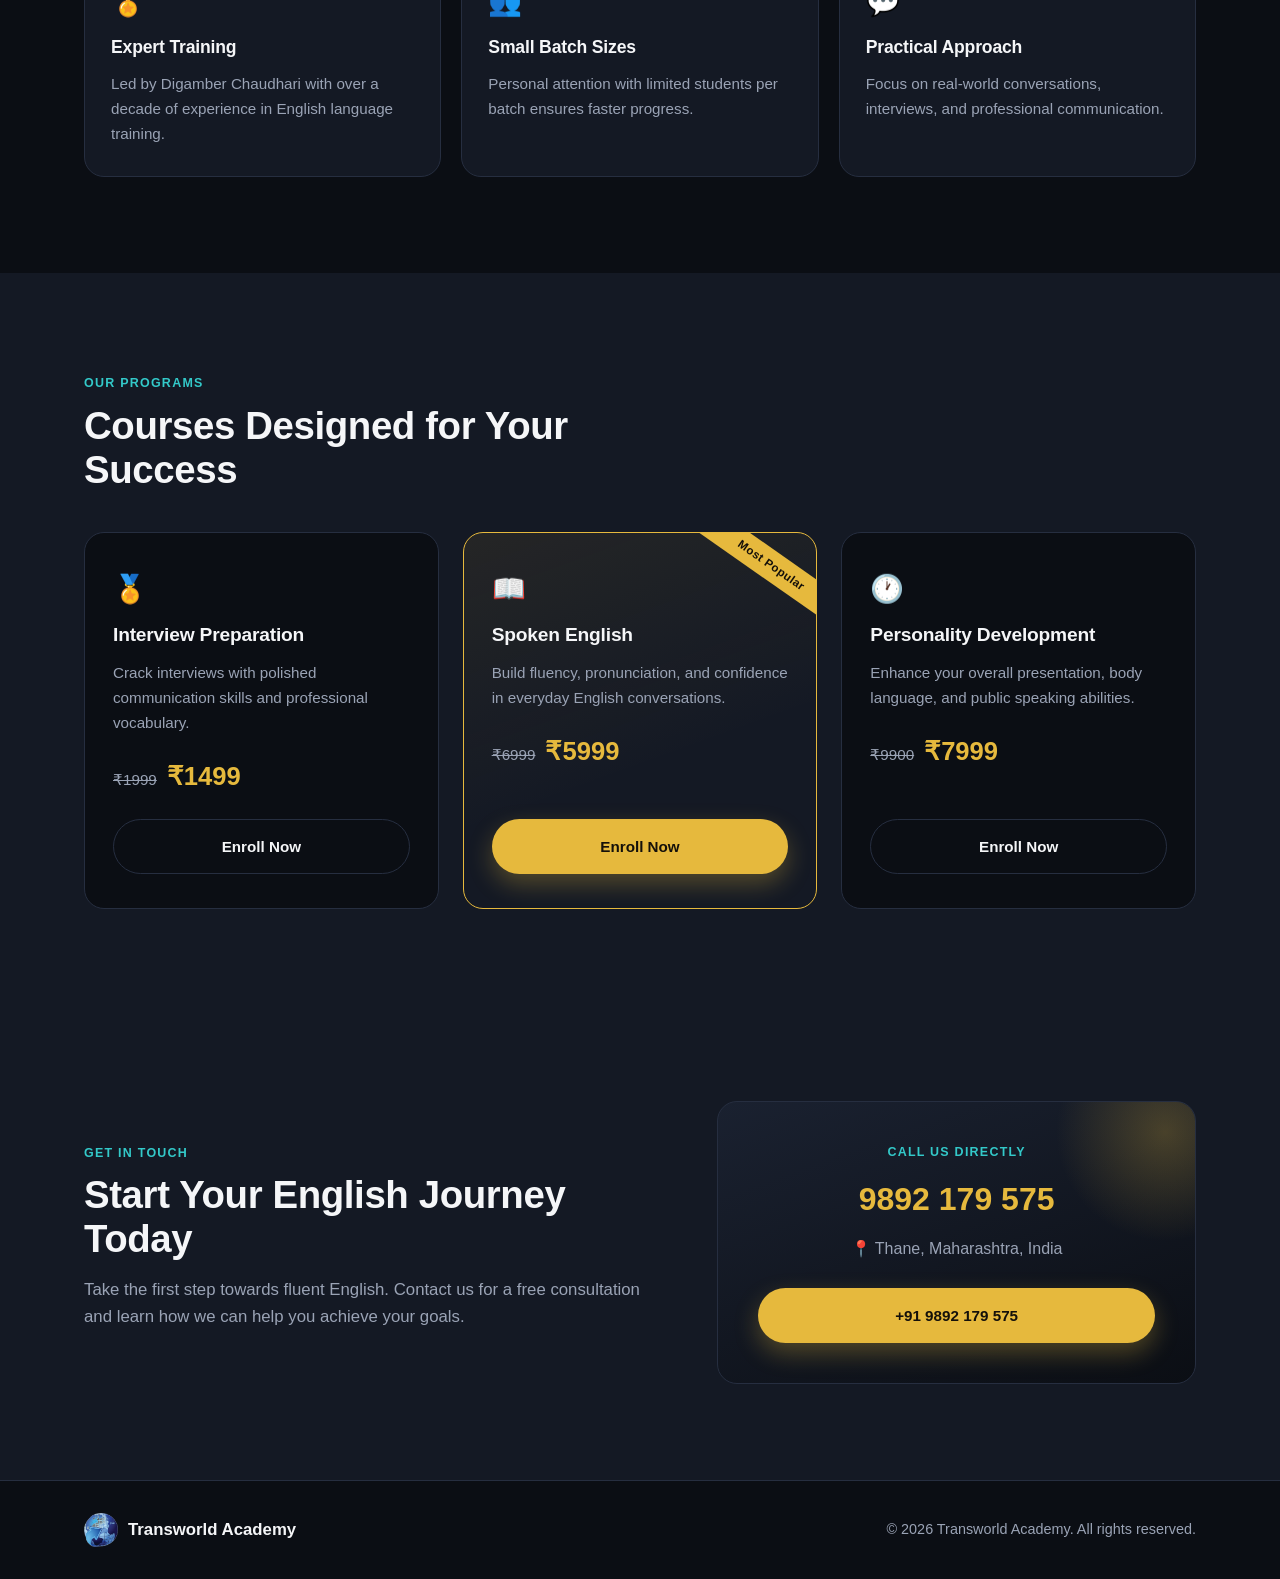
==== commit a5effc3b: "Add brand name next to logo; remove program numbering" ====
--- a/index.html
+++ b/index.html
@@ -14,6 +14,7 @@
   <div class="nav-pill">
     <a class="brand" href="#top">
       <img src="assets/logo.png" alt="Transworld Academy logo">
+      <span class="brand-name">Transworld Academy</span>
     </a>
     <nav class="main-nav">
       <a href="#about">About</a>
@@ -117,7 +118,6 @@
 
       <div class="cards three-up">
         <article class="program-card">
-          <span class="program-index">01</span>
           <span class="card-icon">🏅</span>
           <h3>Interview Preparation</h3>
           <p>Crack interviews with polished communication skills and professional vocabulary.</p>
@@ -127,7 +127,6 @@
 
         <article class="program-card featured">
           <span class="popular-ribbon">Most Popular</span>
-          <span class="program-index">02</span>
           <span class="card-icon">📖</span>
           <h3>Spoken English</h3>
           <p>Build fluency, pronunciation, and confidence in everyday English conversations.</p>
@@ -136,7 +135,6 @@
         </article>
 
         <article class="program-card">
-          <span class="program-index">03</span>
           <span class="card-icon">🕐</span>
           <h3>Personality Development</h3>
           <p>Enhance your overall presentation, body language, and public speaking abilities.</p>
@@ -171,6 +169,7 @@
   <div class="container footer-inner">
     <a class="brand" href="#top">
       <img src="assets/logo.png" alt="Transworld Academy logo">
+      <span class="brand-name">Transworld Academy</span>
     </a>
     <p>&copy; 2026 Transworld Academy. All rights reserved.</p>
   </div>
--- a/styles.css
+++ b/styles.css
@@ -139,11 +139,25 @@
   padding: 10px 12px 10px 20px;
 }
 
+.brand {
+  display: flex;
+  align-items: center;
+  gap: 10px;
+  text-decoration: none;
+}
+
 .brand img {
   width: 34px;
   height: 34px;
   object-fit: contain;
   border-radius: 8px;
+}
+
+.brand-name {
+  font-weight: 800;
+  font-size: 1.05rem;
+  color: var(--text);
+  white-space: nowrap;
 }
 
 .main-nav {
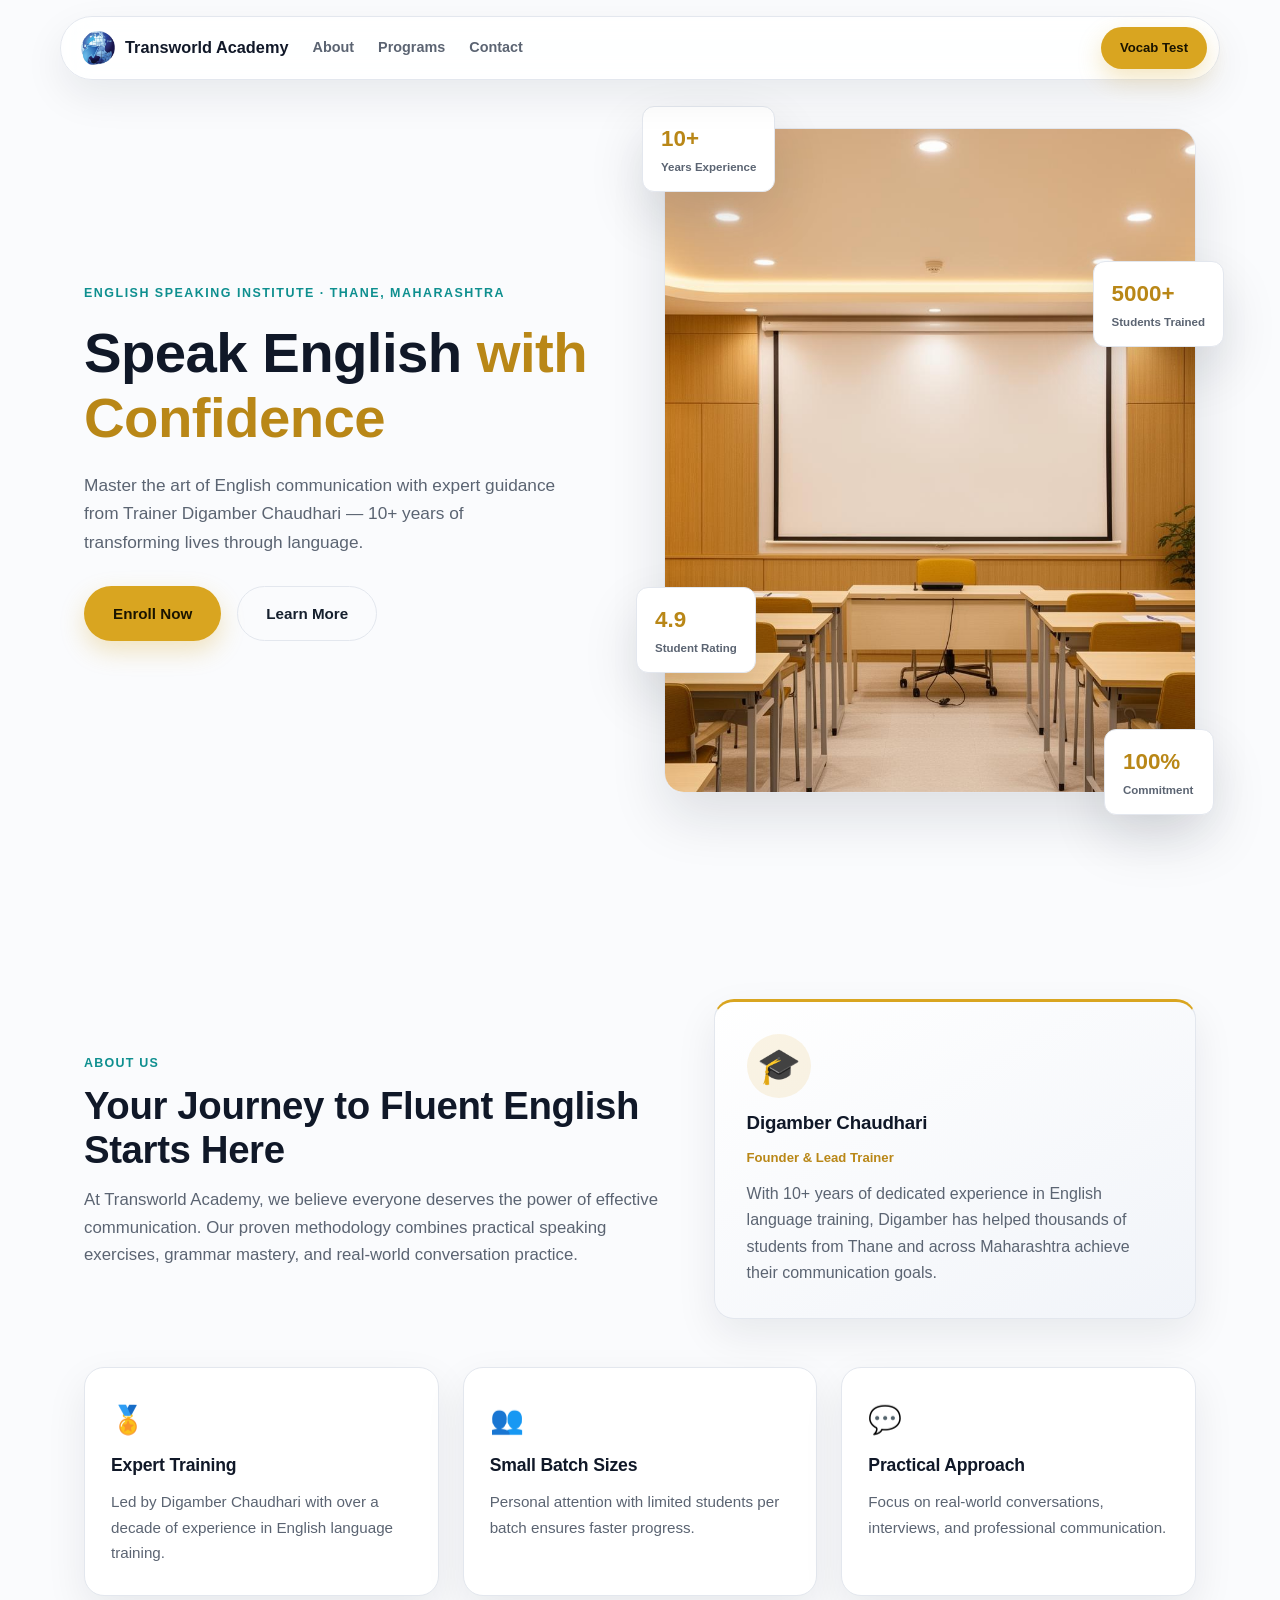
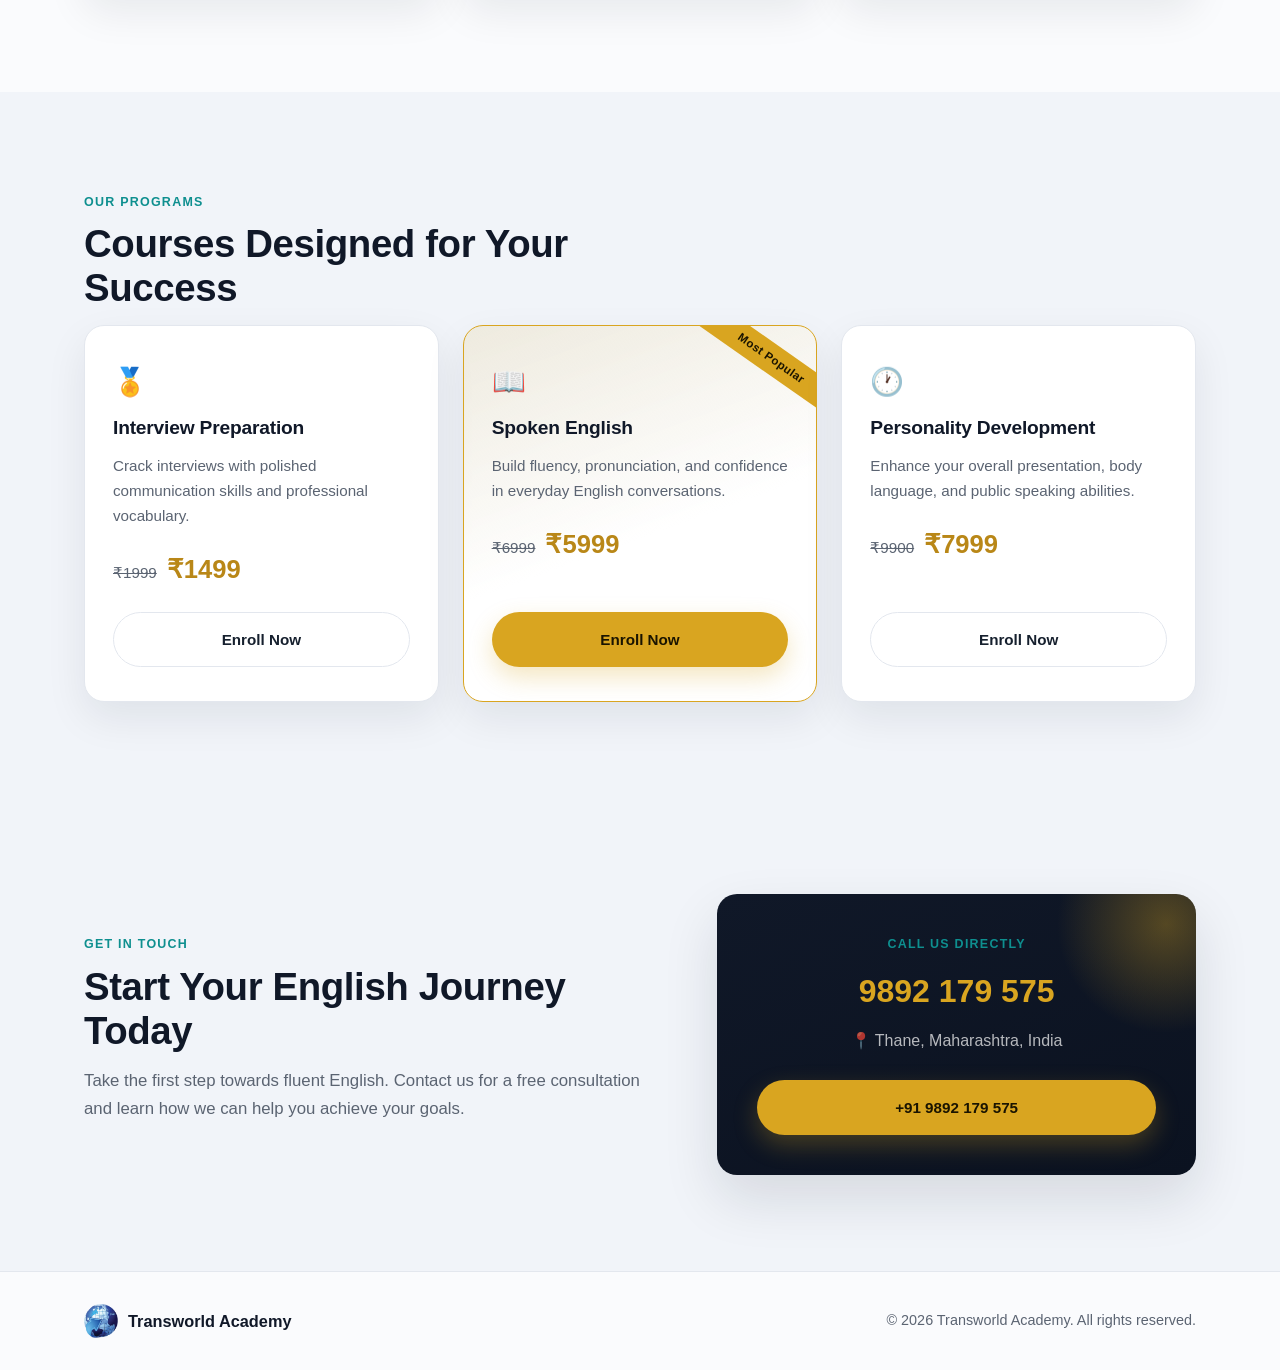
==== commit dd53aaf2: "Update to Transworld Academy v1: light theme, side-by-side About/Trainer, Vocab Test nav" ====
--- a/index.html
+++ b/index.html
@@ -21,7 +21,7 @@
       <a href="#programs">Programs</a>
       <a href="#contact">Contact</a>
     </nav>
-    <a class="btn btn-primary btn-small" href="tel:+919892179575">Call Now</a>
+    <a class="btn btn-primary btn-small" href="vocab-test.html">Vocab Test</a>
     <button class="nav-toggle" id="navToggle" aria-label="Toggle menu" aria-expanded="false">
       <span></span><span></span><span></span>
     </button>
@@ -70,16 +70,18 @@
 <main>
   <section id="about" class="section">
     <div class="container">
-      <span class="section-tag">About Us</span>
-      <h2>Your Journey to Fluent English Starts Here</h2>
-      <p class="section-lead">
-        At Transworld Academy, we believe everyone deserves the power of effective
-        communication. Our proven methodology combines practical speaking exercises,
-        grammar mastery, and real-world conversation practice.
-      </p>
+      <div class="about-grid">
+        <div class="about-copy">
+          <span class="section-tag">About Us</span>
+          <h2>Your Journey to Fluent English Starts Here</h2>
+          <p class="section-lead">
+            At Transworld Academy, we believe everyone deserves the power of effective
+            communication. Our proven methodology combines practical speaking exercises,
+            grammar mastery, and real-world conversation practice.
+          </p>
+        </div>
 
-      <div class="bento">
-        <article class="bento-cell founder-cell">
+        <article class="founder-card">
           <span class="founder-avatar">🎓</span>
           <h3>Digamber Chaudhari</h3>
           <span class="founder-role">Founder &amp; Lead Trainer</span>
@@ -89,7 +91,9 @@
             Maharashtra achieve their communication goals.
           </p>
         </article>
+      </div>
 
+      <div class="cards three-up feature-cards">
         <article class="bento-cell">
           <span class="card-icon">🏅</span>
           <h3>Expert Training</h3>
--- a/styles.css
+++ b/styles.css
@@ -1,17 +1,20 @@
 :root {
-  --bg: #0b0e14;
-  --surface: #141924;
-  --surface-2: #1a2130;
-  --border: #262e40;
-  --text: #f5f6f8;
-  --muted: #9aa3b5;
-  --gold: #e6b93d;
-  --gold-dark: #c99a22;
-  --teal: #33c9c9;
+  --bg: #fafbfd;
+  --surface: #f1f4f9;
+  --card: #ffffff;
+  --ink-dark: #101828;
+  --ink-darker: #0b1220;
+  --border: #e3e7ee;
+  --text: #16202e;
+  --muted: #5b6472;
+  --gold: #d9a520;
+  --gold-dark: #b98717;
+  --teal: #0e8f8f;
   --max-width: 1160px;
   --radius: 20px;
   --radius-sm: 12px;
-  --shadow: 0 20px 50px rgba(0, 0, 0, 0.35);
+  --shadow: 0 16px 40px rgba(16, 24, 40, 0.08);
+  --shadow-lg: 0 24px 55px rgba(16, 24, 40, 0.12);
 }
 
 * {
@@ -40,6 +43,7 @@
   line-height: 1.15;
   margin: 0 0 14px;
   letter-spacing: -0.01em;
+  color: var(--ink-dark);
 }
 
 p {
@@ -56,7 +60,7 @@
 }
 
 .accent-text {
-  color: var(--gold);
+  color: var(--gold-dark);
 }
 
 /* Buttons */
@@ -76,8 +80,8 @@
 
 .btn-primary {
   background: var(--gold);
-  color: #14100a;
-  box-shadow: 0 10px 24px rgba(230, 185, 61, 0.3);
+  color: #1a1400;
+  box-shadow: 0 10px 24px rgba(217, 165, 32, 0.28);
 }
 
 .btn-primary:hover {
@@ -88,12 +92,12 @@
 .btn-outline-light {
   background: transparent;
   color: var(--text);
-  border-color: rgba(255, 255, 255, 0.25);
+  border-color: var(--border);
 }
 
 .btn-outline-light:hover {
-  border-color: var(--gold);
-  color: var(--gold);
+  border-color: var(--gold-dark);
+  color: var(--gold-dark);
   transform: translateY(-2px);
 }
 
@@ -104,8 +108,8 @@
 }
 
 .btn-outline:hover {
-  border-color: var(--gold);
-  color: var(--gold);
+  border-color: var(--gold-dark);
+  color: var(--gold-dark);
   transform: translateY(-2px);
 }
 
@@ -132,11 +136,12 @@
   display: flex;
   align-items: center;
   gap: 24px;
-  background: rgba(20, 25, 36, 0.75);
+  background: rgba(255, 255, 255, 0.82);
   backdrop-filter: blur(14px);
   border: 1px solid var(--border);
   border-radius: 999px;
   padding: 10px 12px 10px 20px;
+  box-shadow: var(--shadow);
 }
 
 .brand {
@@ -155,8 +160,8 @@
 
 .brand-name {
   font-weight: 800;
-  font-size: 1.05rem;
-  color: var(--text);
+  font-size: 1.02rem;
+  color: var(--ink-dark);
   white-space: nowrap;
 }
 
@@ -175,7 +180,7 @@
 }
 
 .main-nav a:hover {
-  color: var(--text);
+  color: var(--ink-dark);
 }
 
 .nav-toggle {
@@ -193,7 +198,7 @@
 .nav-toggle span {
   display: block;
   height: 2px;
-  background: var(--text);
+  background: var(--ink-dark);
   border-radius: 2px;
 }
 
@@ -245,7 +250,7 @@
   border-radius: var(--radius);
   overflow: hidden;
   border: 1px solid var(--border);
-  box-shadow: var(--shadow);
+  box-shadow: var(--shadow-lg);
   aspect-ratio: 4 / 5;
 }
 
@@ -257,12 +262,11 @@
 
 .float-card {
   position: absolute;
-  background: rgba(20, 25, 36, 0.9);
-  backdrop-filter: blur(10px);
+  background: var(--card);
   border: 1px solid var(--border);
   border-radius: var(--radius-sm);
   padding: 14px 18px;
-  box-shadow: var(--shadow);
+  box-shadow: var(--shadow-lg);
   display: flex;
   flex-direction: column;
   min-width: 110px;
@@ -271,7 +275,7 @@
 .float-num {
   font-size: 1.4rem;
   font-weight: 800;
-  color: var(--gold);
+  color: var(--gold-dark);
 }
 
 .float-label {
@@ -315,61 +319,76 @@
   font-size: 1.05rem;
 }
 
-/* Bento (About) */
-.bento {
+/* About: intro + trainer side by side */
+.about-grid {
   display: grid;
-  grid-template-columns: repeat(3, 1fr);
-  grid-auto-rows: min-content;
-  gap: 20px;
-  margin-top: 40px;
+  grid-template-columns: 1.1fr 0.9fr;
+  gap: 40px;
+  align-items: center;
+  margin-bottom: 48px;
+}
+
+.about-copy .section-lead {
+  max-width: 100%;
+  margin-bottom: 0;
+}
+
+.founder-card {
+  background: linear-gradient(150deg, var(--card), var(--surface));
+  border: 1px solid var(--border);
+  border-top: 3px solid var(--gold);
+  border-radius: var(--radius);
+  padding: 32px;
+  box-shadow: var(--shadow);
+  display: flex;
+  flex-direction: column;
+  align-items: flex-start;
+}
+
+.founder-avatar {
+  font-size: 2.2rem;
+  background: rgba(217, 165, 32, 0.12);
+  border-radius: 50%;
+  width: 64px;
+  height: 64px;
+  display: flex;
+  align-items: center;
+  justify-content: center;
+  margin-bottom: 14px;
+}
+
+.founder-role {
+  display: block;
+  color: var(--gold-dark);
+  font-size: 0.82rem;
+  font-weight: 700;
+  margin-bottom: 12px;
+}
+
+.founder-card p {
+  color: var(--muted);
+  margin-bottom: 0;
+}
+
+/* Feature cards */
+.cards.three-up {
+  display: grid;
+  grid-template-columns: repeat(auto-fit, minmax(260px, 1fr));
+  gap: 24px;
 }
 
 .bento-cell {
-  background: var(--surface);
+  background: var(--card);
   border: 1px solid var(--border);
   border-radius: var(--radius);
   padding: 30px 26px;
+  box-shadow: var(--shadow);
   transition: transform 0.2s ease, border-color 0.2s ease;
 }
 
 .bento-cell:hover {
   transform: translateY(-4px);
   border-color: var(--gold);
-}
-
-.founder-cell {
-  grid-column: span 3;
-  background: linear-gradient(135deg, var(--surface-2), var(--surface));
-  display: flex;
-  flex-direction: column;
-  align-items: flex-start;
-  gap: 4px;
-}
-
-.founder-avatar {
-  font-size: 2.2rem;
-  background: rgba(230, 185, 61, 0.12);
-  border-radius: 50%;
-  width: 64px;
-  height: 64px;
-  display: flex;
-  align-items: center;
-  justify-content: center;
-  margin-bottom: 14px;
-}
-
-.founder-role {
-  display: block;
-  color: var(--gold);
-  font-size: 0.82rem;
-  font-weight: 700;
-  margin-bottom: 12px;
-}
-
-.founder-cell p {
-  color: var(--muted);
-  max-width: 640px;
-  margin-bottom: 0;
 }
 
 .card-icon {
@@ -389,22 +408,16 @@
 }
 
 /* Programs */
-.cards.three-up {
-  display: grid;
-  grid-template-columns: repeat(auto-fit, minmax(260px, 1fr));
-  gap: 24px;
-  margin-top: 40px;
-}
-
 .program-card {
   position: relative;
-  background: var(--bg);
+  background: var(--card);
   border: 1px solid var(--border);
   border-radius: var(--radius);
   padding: 34px 28px;
   display: flex;
   flex-direction: column;
   overflow: hidden;
+  box-shadow: var(--shadow);
   transition: transform 0.2s ease, border-color 0.2s ease;
 }
 
@@ -415,7 +428,7 @@
 
 .program-card.featured {
   border-color: var(--gold);
-  background: linear-gradient(160deg, rgba(230, 185, 61, 0.08), transparent 60%);
+  background: linear-gradient(160deg, rgba(217, 165, 32, 0.12), var(--card) 55%);
 }
 
 .popular-ribbon {
@@ -424,23 +437,13 @@
   right: -34px;
   transform: rotate(35deg);
   background: var(--gold);
-  color: #14100a;
+  color: #1a1400;
   font-size: 0.72rem;
   font-weight: 800;
   padding: 5px 40px;
   letter-spacing: 0.04em;
 }
 
-.program-index {
-  position: absolute;
-  top: 6px;
-  right: 20px;
-  font-size: 3rem;
-  font-weight: 800;
-  color: var(--border);
-  line-height: 1;
-}
-
 .program-card h3 {
   font-size: 1.2rem;
 }
@@ -466,7 +469,7 @@
 .price-new {
   font-size: 1.6rem;
   font-weight: 800;
-  color: var(--gold);
+  color: var(--gold-dark);
 }
 
 .program-card .btn {
@@ -487,12 +490,13 @@
 
 .contact-cta {
   position: relative;
-  background: linear-gradient(160deg, var(--surface-2), var(--bg));
-  border: 1px solid var(--border);
+  background: linear-gradient(160deg, var(--ink-dark), var(--ink-darker));
   border-radius: var(--radius);
   padding: 40px;
   text-align: center;
   overflow: hidden;
+  box-shadow: var(--shadow-lg);
+  color: #fff;
 }
 
 .contact-cta::before {
@@ -500,7 +504,7 @@
   position: absolute;
   width: 220px;
   height: 220px;
-  background: radial-gradient(circle, rgba(230, 185, 61, 0.25), transparent 70%);
+  background: radial-gradient(circle, rgba(217, 165, 32, 0.35), transparent 70%);
   top: -80px;
   right: -80px;
 }
@@ -525,7 +529,7 @@
 }
 
 .contact-location {
-  color: var(--muted);
+  color: rgba(255, 255, 255, 0.7);
   margin-bottom: 26px;
 }
 
@@ -565,18 +569,8 @@
     grid-template-columns: 1fr;
   }
 
-  .founder-cell {
-    grid-column: span 3;
-  }
-}
-
-@media (max-width: 720px) {
-  .bento {
-    grid-template-columns: 1fr 1fr;
-  }
-
-  .founder-cell {
-    grid-column: span 2;
+  .about-grid {
+    grid-template-columns: 1fr;
   }
 }
 
@@ -586,7 +580,7 @@
     top: calc(100% + 12px);
     left: 16px;
     right: 16px;
-    background: var(--surface);
+    background: var(--card);
     border: 1px solid var(--border);
     border-radius: var(--radius-sm);
     flex-direction: column;
@@ -594,6 +588,7 @@
     gap: 4px;
     padding: 14px 18px;
     display: none;
+    box-shadow: var(--shadow-lg);
   }
 
   .main-nav.open {
@@ -609,12 +604,8 @@
     display: flex;
   }
 
-  .bento {
-    grid-template-columns: 1fr;
-  }
-
-  .founder-cell {
-    grid-column: span 1;
+  .brand-name {
+    display: none;
   }
 
   .float-card {
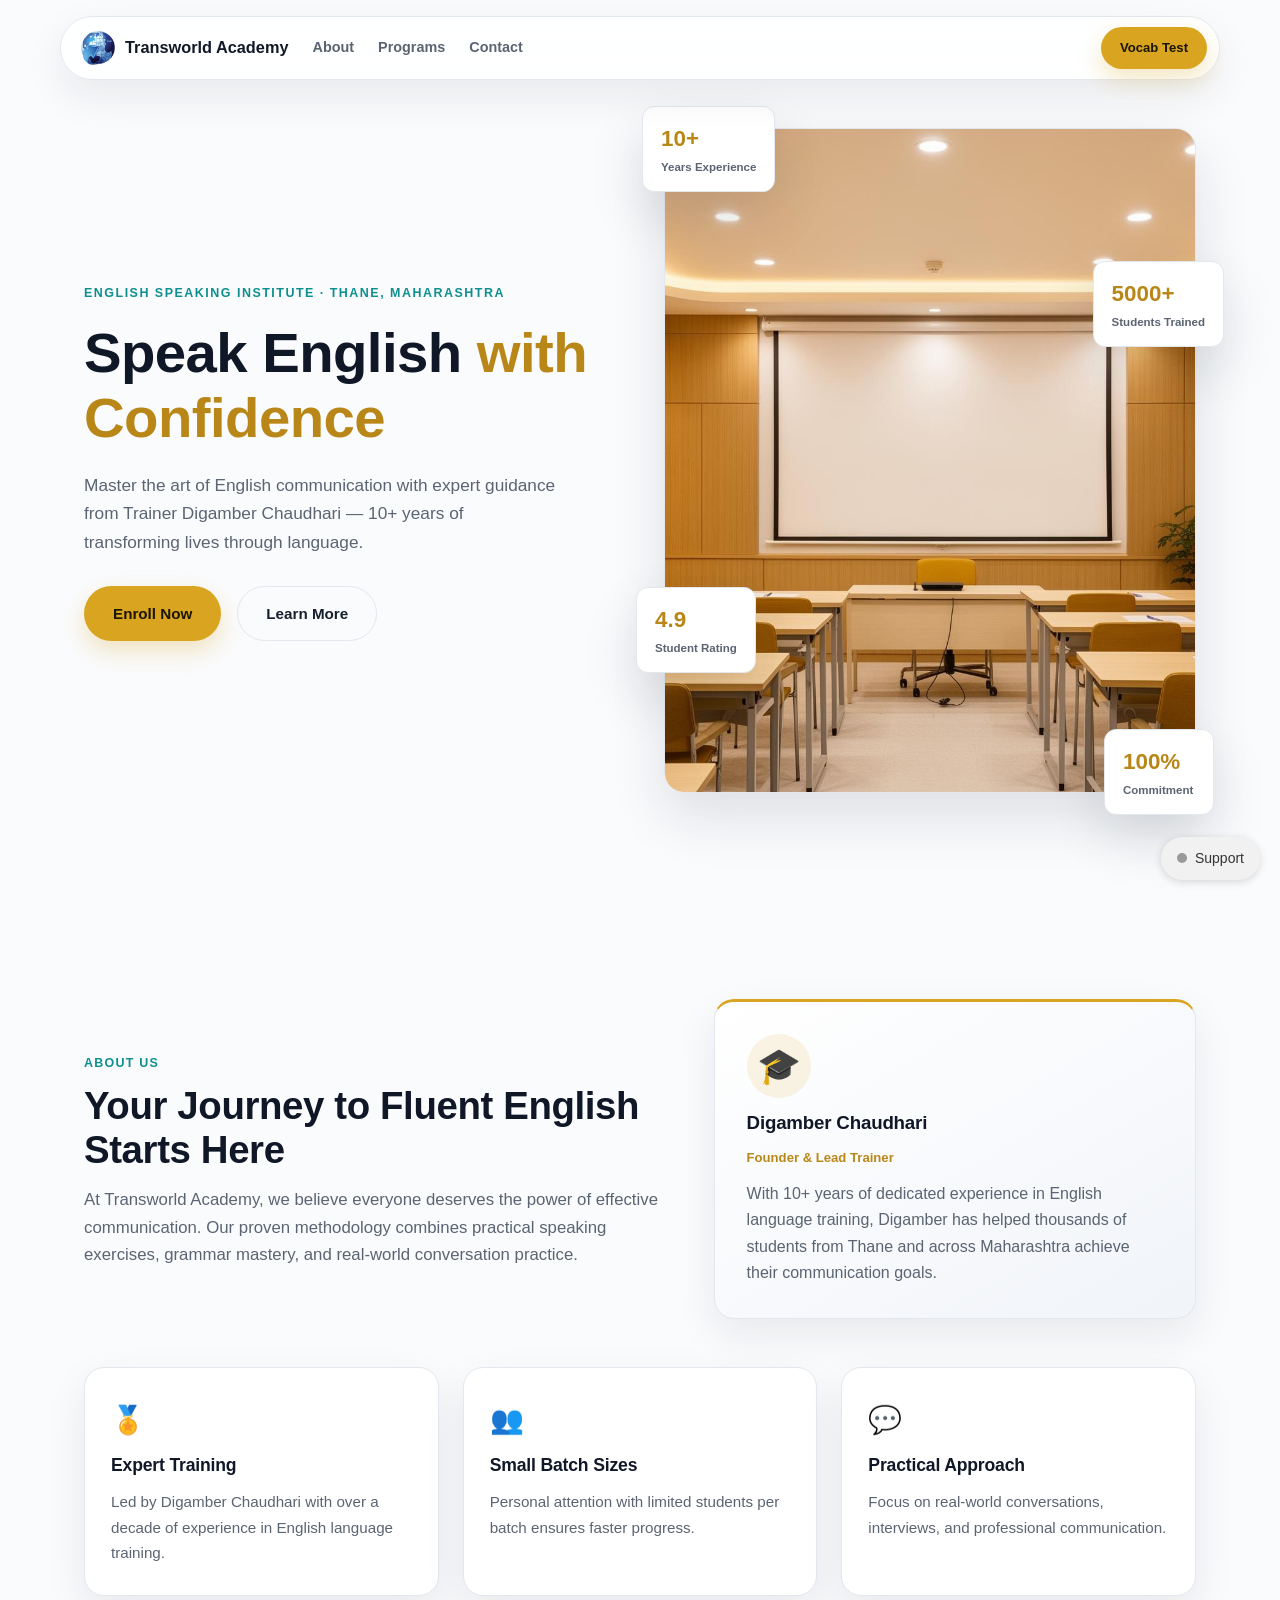
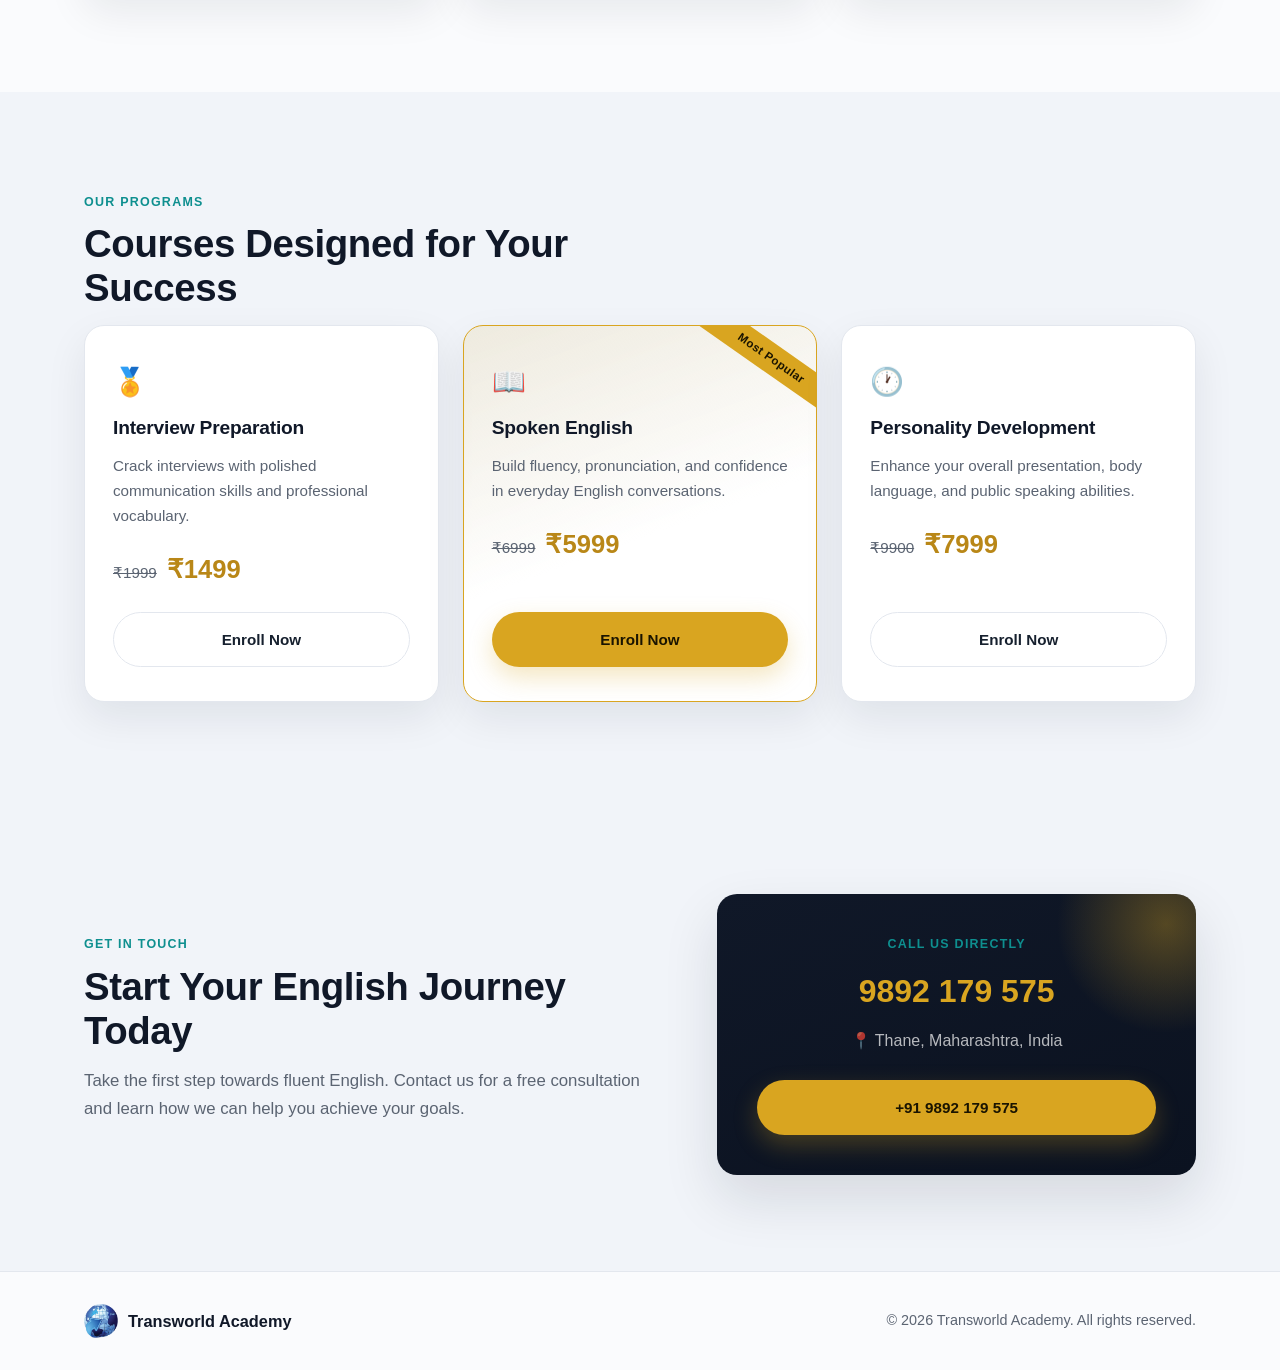
==== commit a321b684: "Add canonical tags for twacademy.in and Cykik live-chat widget" ====
--- a/index.html
+++ b/index.html
@@ -5,6 +5,7 @@
 <meta name="viewport" content="width=device-width, initial-scale=1.0">
 <title>Transworld Academy — Speak English with Confidence</title>
 <meta name="description" content="Transworld Academy in Thane, Maharashtra — English speaking, interview preparation, and personality development training with Digamber Chaudhari, 10+ years experience.">
+<link rel="canonical" href="https://twacademy.in/">
 <link rel="icon" href="assets/logo.png">
 <link rel="stylesheet" href="styles.css">
 </head>
@@ -180,5 +181,38 @@
 </footer>
 
 <script src="script.js"></script>
+<!-- CYKIK support button -->
+<div id="cykik-support-btn" onclick="Mibew.Objects.ChatPopups['6aa641c4b996efd7'].open();return false;" style="position:fixed;bottom:20px;right:20px;z-index:9999;display:inline-flex;align-items:center;gap:8px;padding:10px 16px;border-radius:999px;cursor:pointer;font-family:sans-serif;font-size:14px;box-shadow:0 2px 8px rgba(0,0,0,0.15);background:#f1f1f1;color:#333;transition:background .2s, color .2s;">
+	<span id="cykik-support-dot" style="width:10px;height:10px;border-radius:50%;background:#999;flex-shrink:0;"></span>
+	<span id="cykik-support-label">Support</span>
+</div>
+<script type="text/javascript" src="https://cykik.in/live-support/js/compiled/chat_popup.js"></script>
+<script type="text/javascript">
+Mibew.ChatPopup.init({"id":"6aa641c4b996efd7","url":"https:\/\/cykik.in\/live-support\/chat?locale=en","preferIFrame":true,"modSecurity":false,"forceSecure":false,"style":"","width":640,"height":480,"resizable":true,"styleLoader":"https:\/\/cykik.in\/live-support\/chat\/style\/popup"});
+(function() {
+	function updateStatus() {
+		fetch('https://cykik.in/wp-json/cykik/v1/support-status').then(function(r){ return r.json(); }).then(function(data) {
+			var dot = document.getElementById('cykik-support-dot');
+			var label = document.getElementById('cykik-support-label');
+			var btn = document.getElementById('cykik-support-btn');
+			if (!dot || !label || !btn) return;
+			if (data.online) {
+				dot.style.background = '#3B6D11';
+				label.textContent = 'Online';
+				btn.style.background = '#EAF3DE';
+				btn.style.color = '#173404';
+			} else {
+				dot.style.background = '#378ADD';
+				label.textContent = 'Leave a message';
+				btn.style.background = '#E6F1FB';
+				btn.style.color = '#042C53';
+			}
+		}).catch(function(){});
+	}
+	updateStatus();
+	setInterval(updateStatus, 20000);
+})();
+</script>
+<!-- / CYKIK support button -->
 </body>
 </html>
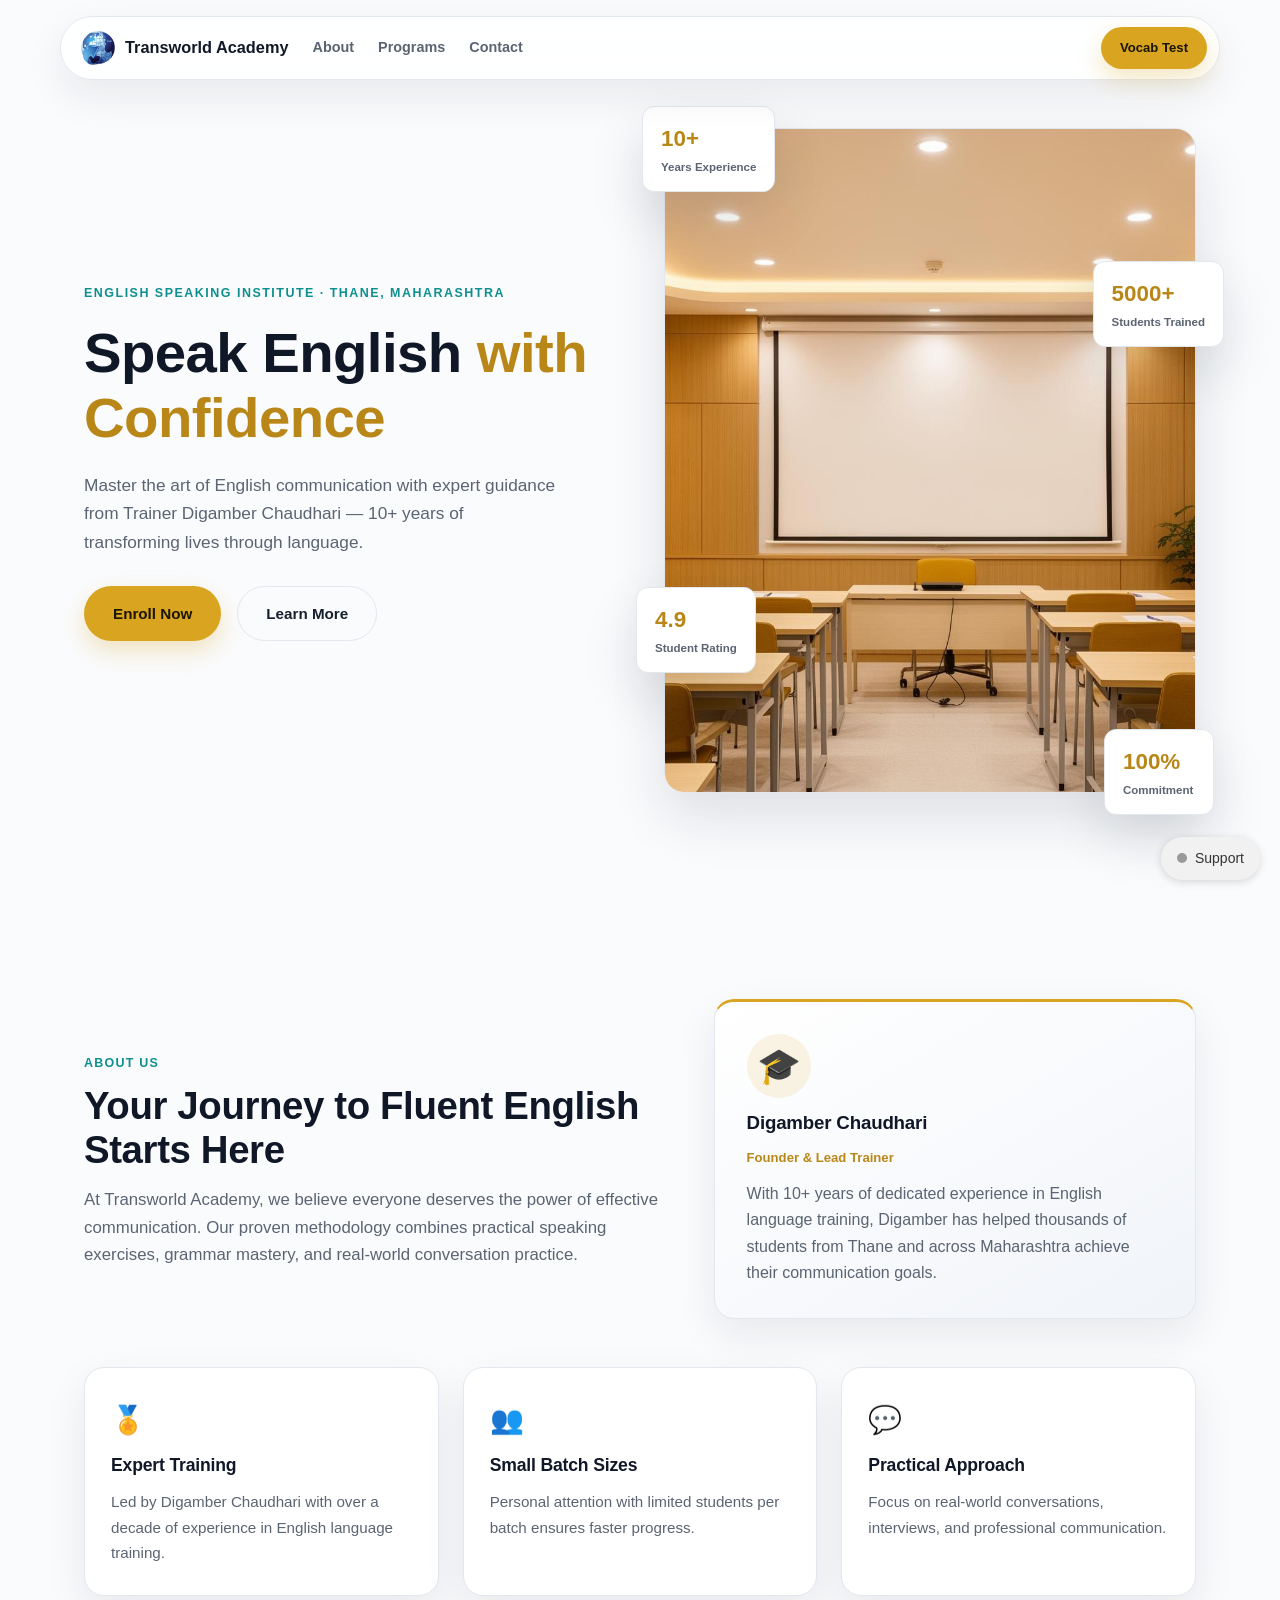
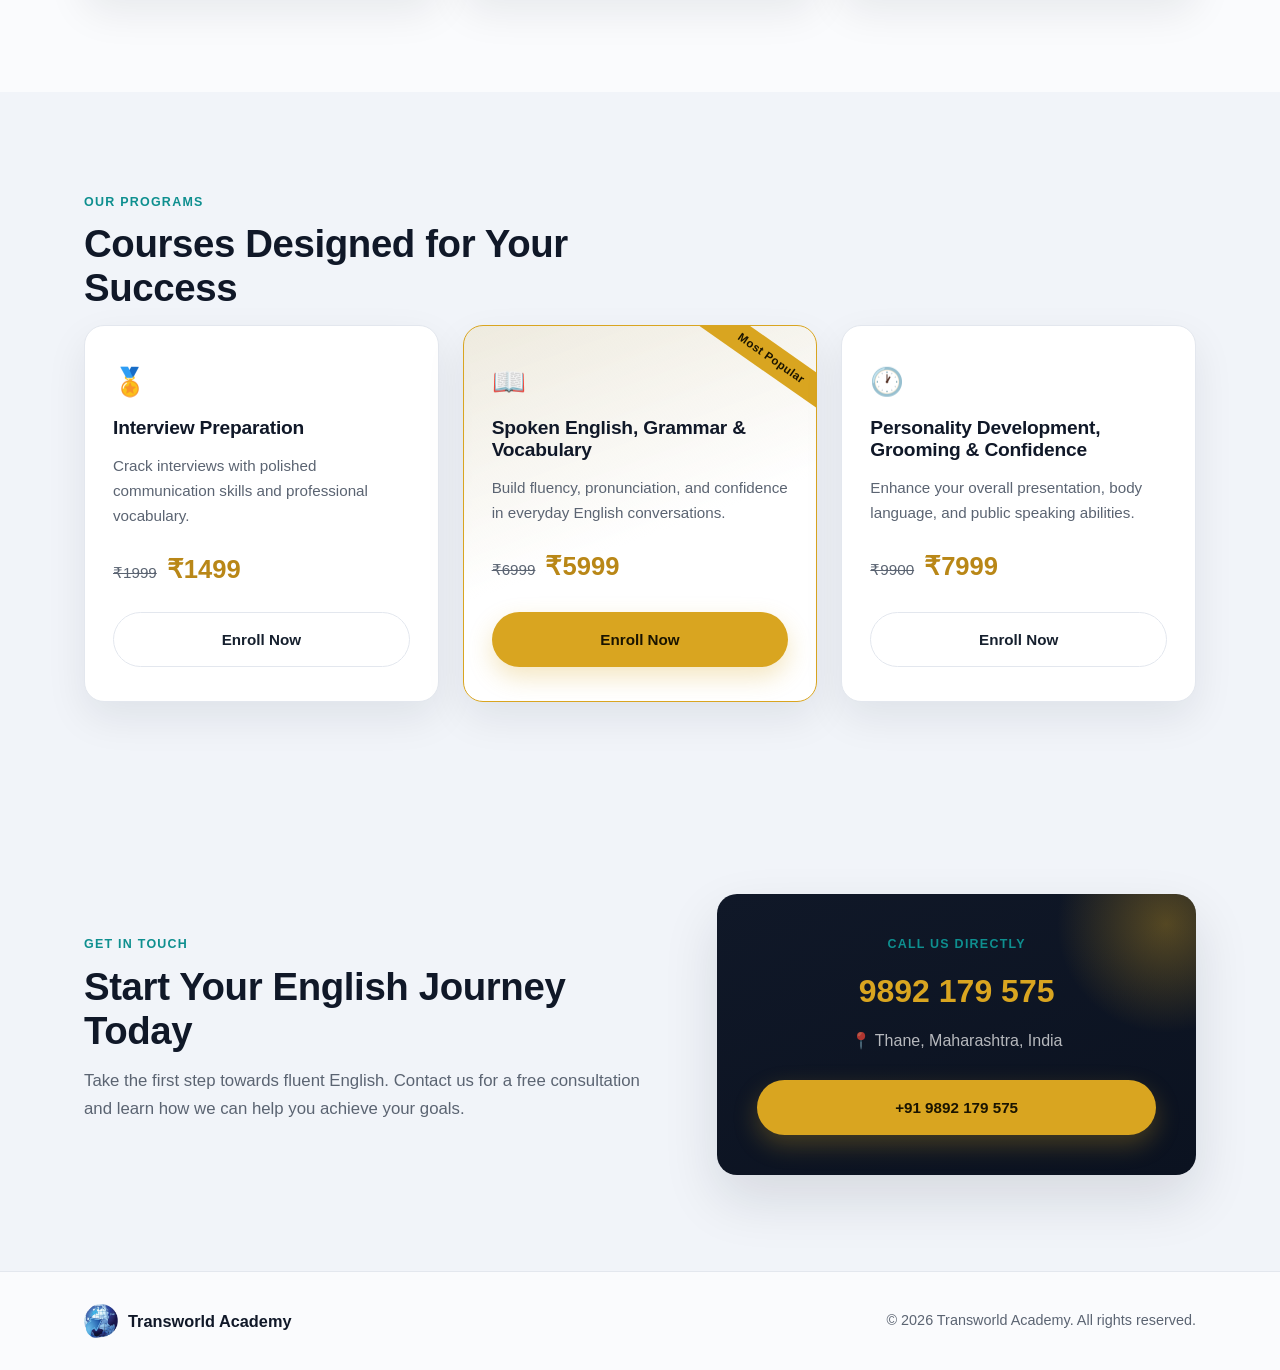
==== commit 46a820ac: "Expand Spoken English and Personality Development course titles" ====
--- a/index.html
+++ b/index.html
@@ -133,7 +133,7 @@
         <article class="program-card featured">
           <span class="popular-ribbon">Most Popular</span>
           <span class="card-icon">📖</span>
-          <h3>Spoken English</h3>
+          <h3>Spoken English, Grammar &amp; Vocabulary</h3>
           <p>Build fluency, pronunciation, and confidence in everyday English conversations.</p>
           <div class="price"><span class="price-old">₹6999</span><span class="price-new">₹5999</span></div>
           <a class="btn btn-primary" href="tel:+919892179575">Enroll Now</a>
@@ -141,7 +141,7 @@
 
         <article class="program-card">
           <span class="card-icon">🕐</span>
-          <h3>Personality Development</h3>
+          <h3>Personality Development, Grooming &amp; Confidence</h3>
           <p>Enhance your overall presentation, body language, and public speaking abilities.</p>
           <div class="price"><span class="price-old">₹9900</span><span class="price-new">₹7999</span></div>
           <a class="btn btn-outline" href="tel:+919892179575">Enroll Now</a>
